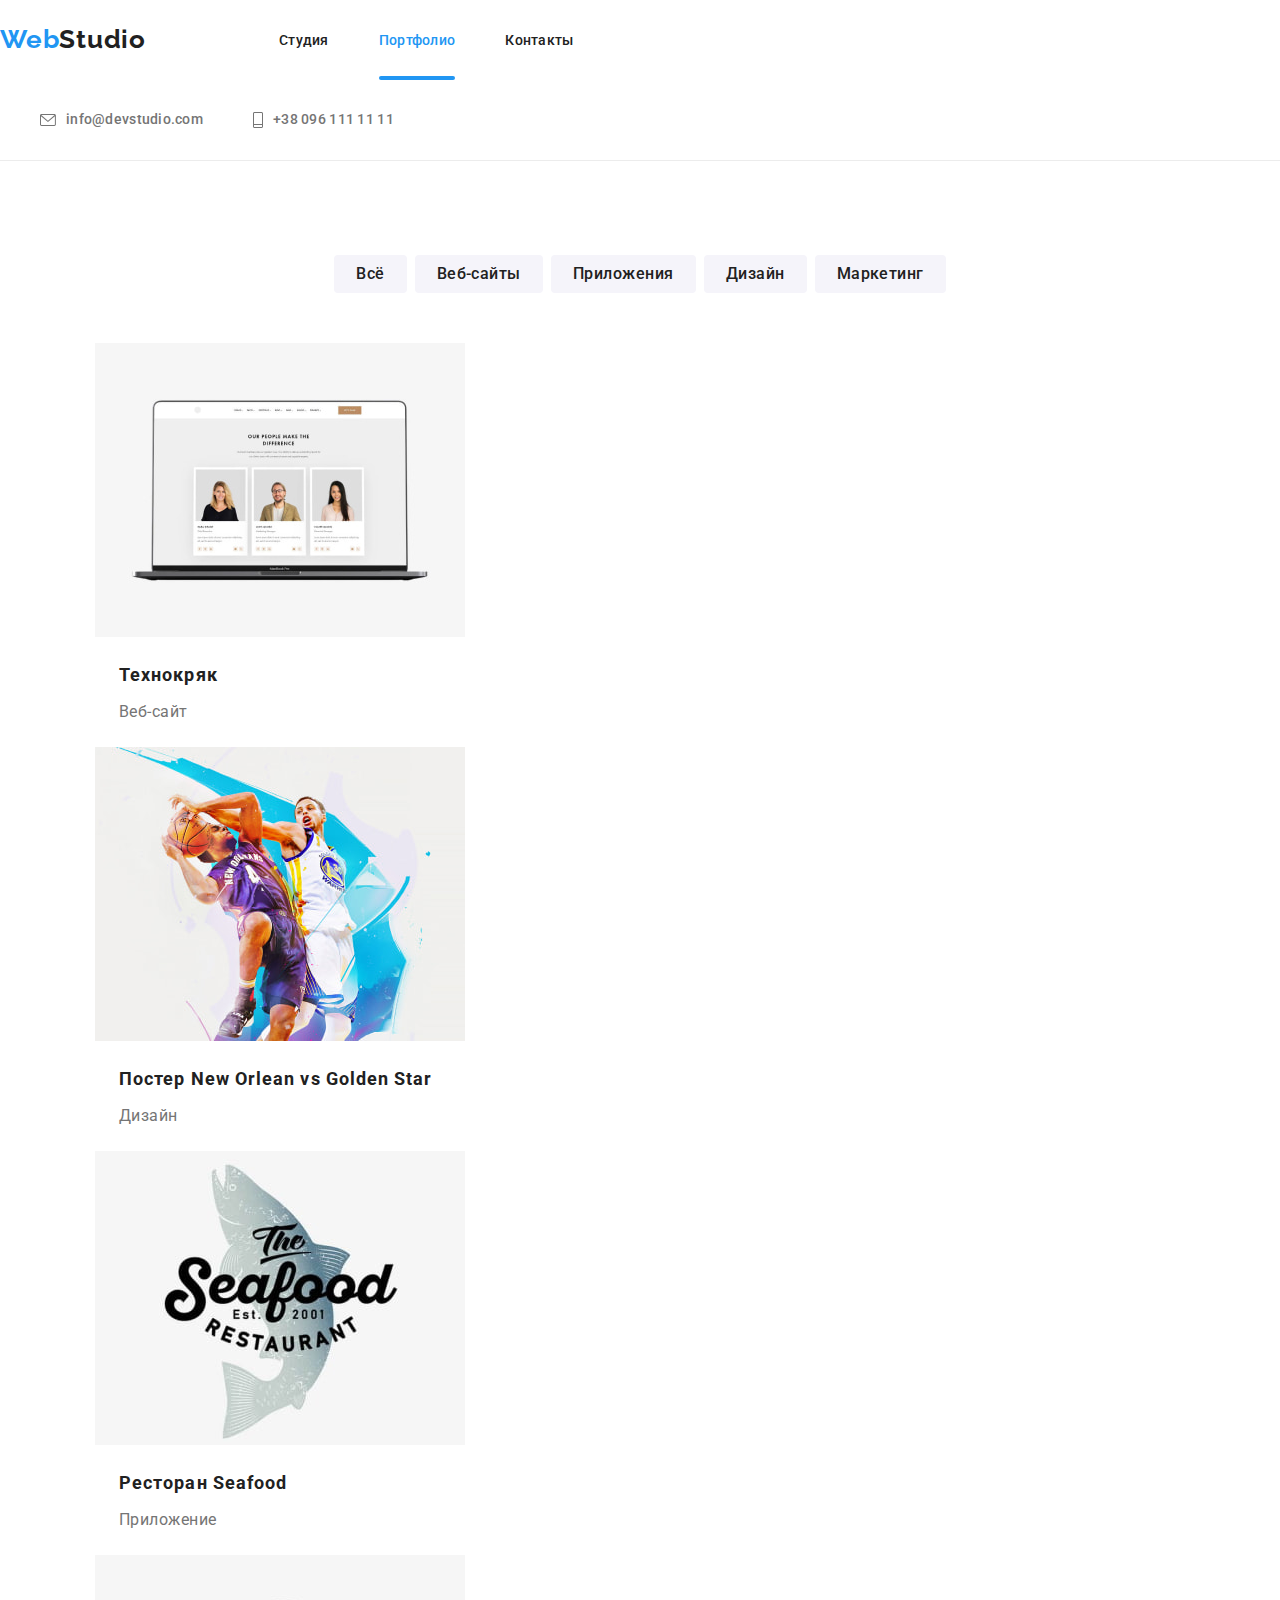
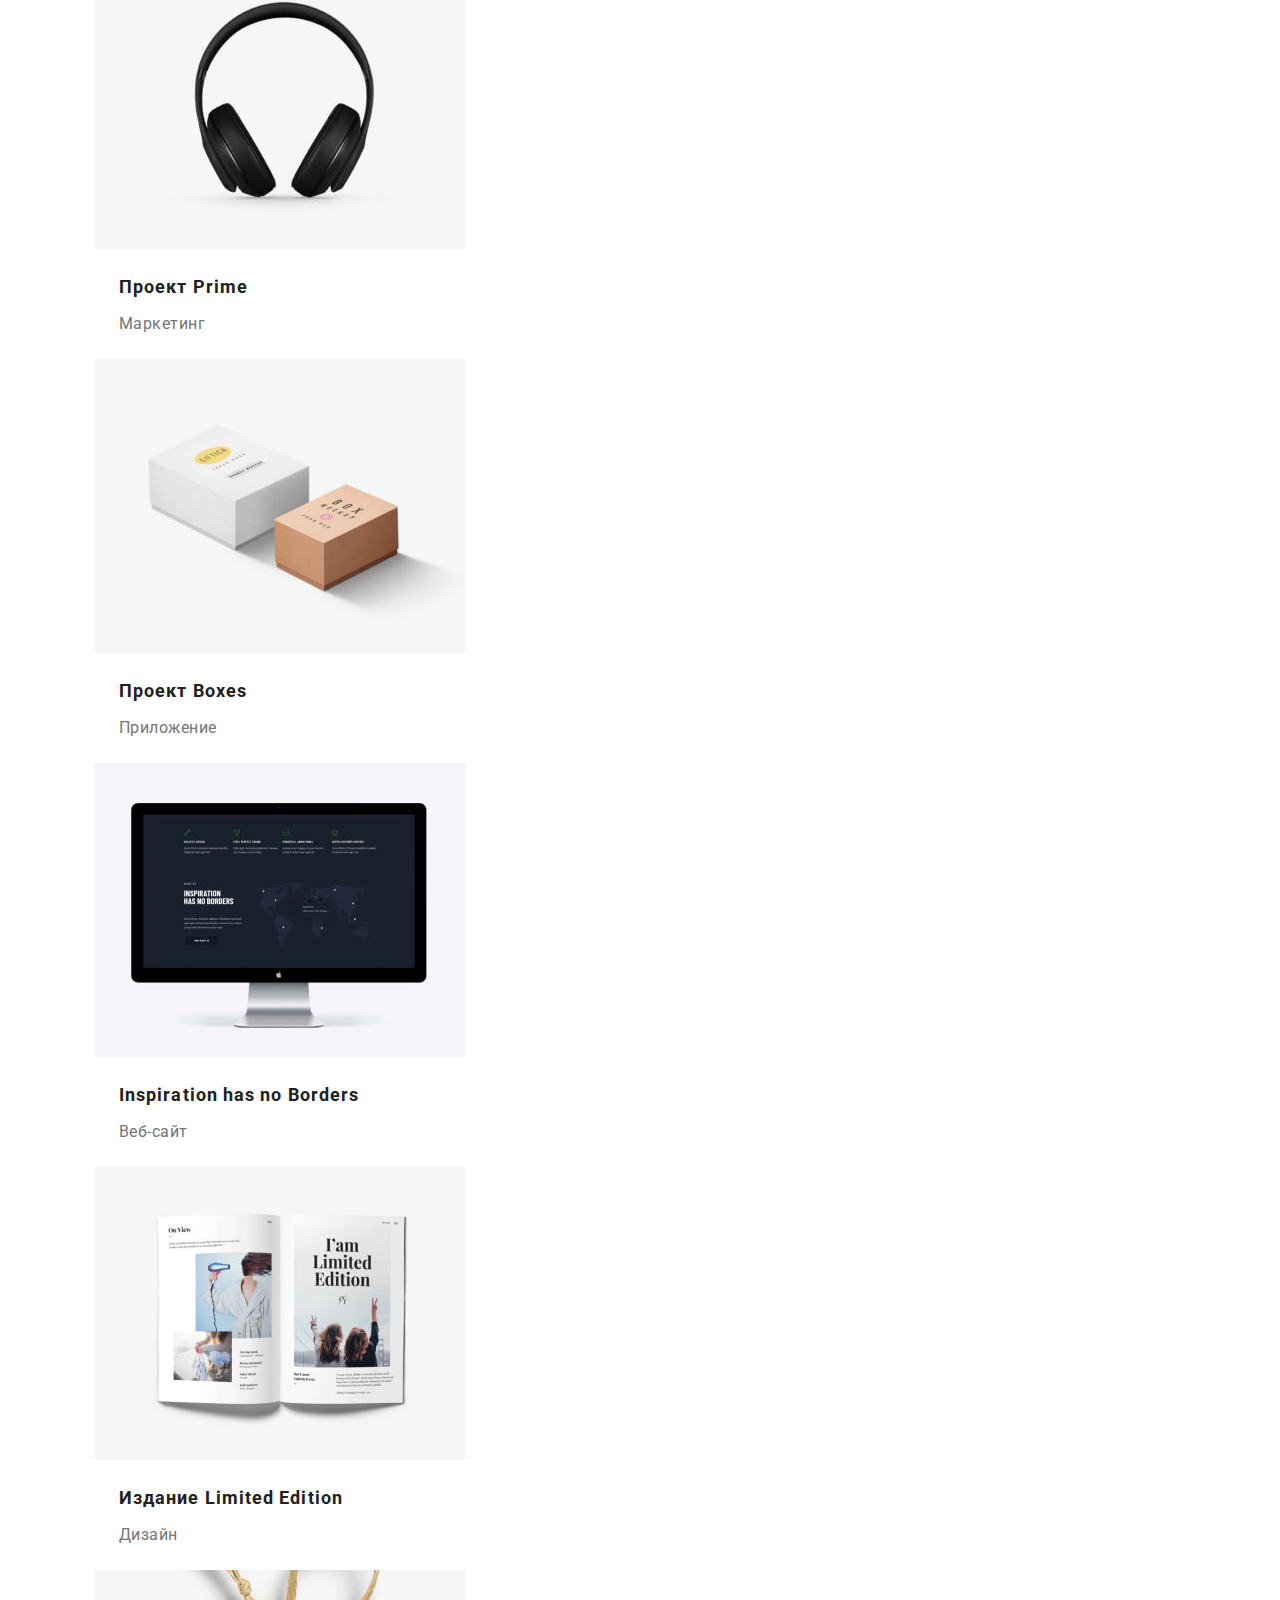
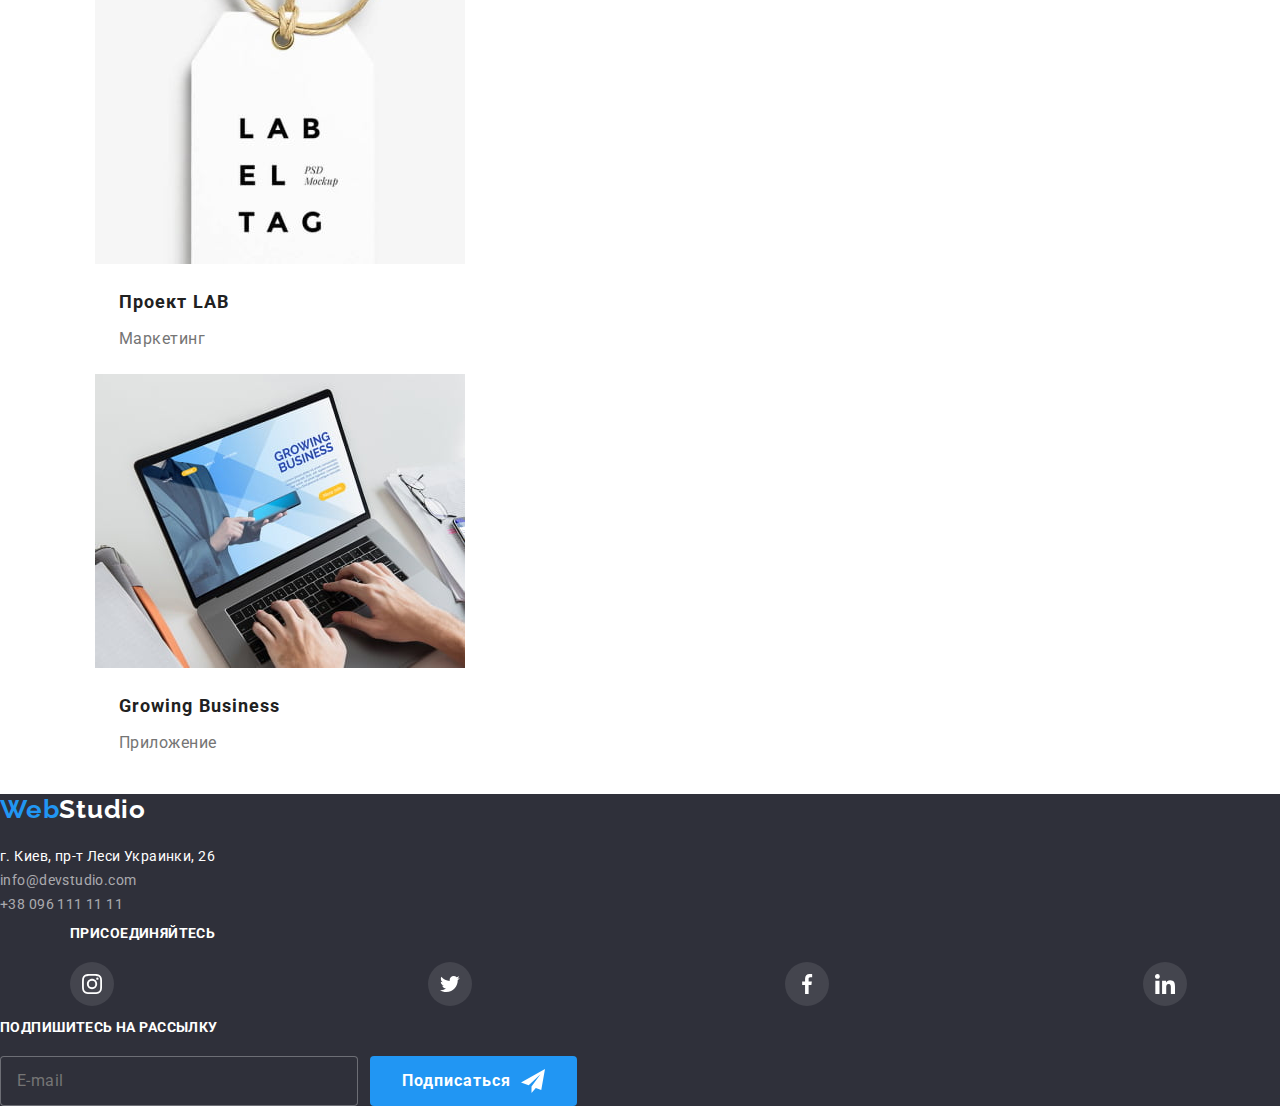
==== portfolio.html @ b41eb0c3 "Homework 7" ====
<!DOCTYPE html>
<html lang="ru">
<head>
    <meta charset="UTF-8">
    <meta http-equiv="X-UA-Compatible" content="IE=edge">
    <meta name="viewport" content="width=device-width, initial-scale=1.0">
    <title>Document</title>
    <!-- <link rel="stylesheet" href="./css/modern-normalize.css"> -->
    <!-- <link rel="stylesheet" href="./css/common.css"> -->
    <link rel="stylesheet" href="./css/main.min.css">
    <link rel="preconnect" href="https://fonts.gstatic.com">
    <link href="https://fonts.googleapis.com/css2?family=Raleway:wght@700&family=Roboto:wght@400;500;700;900&display=swap"
          rel="stylesheet">
</head>
<body>
    <!-- Шапка сайта -->
    <header class="header">
        <div class="container__header">
            <nav class="nav-links">
                <a href="./index.html" class="logo-title"><span class="logo-title-web">Web</span>Studio</a>
              <ul class="nav-menu">
                <li><a href="./index.html" class="link">Студия</a></li>
                <li><a href="" class="current-link">Портфолио</a></li>
                <li><a href="" class="link">Контакты</a></li>
              </ul>
            </nav>
         <ul class="contact-items">
            <li class="contact-items-button"><a href="mailto:info@devstudio.com" class="mail">
                    <svg class="button-icon" width="16" height="12">
                        <use href="./images/sprite.svg#envelope"></use>
                    </svg>info@devstudio.com</a>
            </li>
            <li><a href="tel:+380961111111" class="tel">
                    <svg class="button-icon" width="10" height="16">
                        <use href="./images/sprite.svg#phone"></use>
                    </svg>+38 096 111 11 11</a>
                </li>
         </ul>
        </div>
    </header>
    <main>
        <section class="portfolio">
          <div class="container">
            <ul class="nav-buttons">
              <li><button type="button" class="button">Всё</button></li>
              <li><button type="button" class="button">Веб-сайты</button></li>
              <li><button type="button" class="button">Приложения</button></li>
              <li><button type="button" class="button">Дизайн</button></li>
              <li><button type="button" class="button">Маркетинг</button></li>
            </ul>
          </div>
        <div class="container">
          <ul class="container__project-list">
            <li class="project-item">
                <article class="card">
                    <div class="card-thumb">
                        <img src="./images/img-port-technokriak.jpg" alt="Фотография веб-сайта Технокряк" width="370">
                      <div class="thumb-overlay">
                        <p class="overlay-text">Технокряк это современная площадка распространения коронавируса. Компании используют эту платформу для цифрового шпионажа и атак на защищённые серверы конкурентов.</p>
                      </div>
                    </div>
                <div class="card-content">
                        <h3 class="project-title">Технокряк</h3>
                        <p class="project-type">Веб-сайт</p>
                    </div> 
                </article>
            </li>
            <li class="project-item">
                <article class="card">
                    <div class="card-thumb">
                        <img src="./images/img-port-new-orlean.jpg" alt="Фотография дизайна постера" width="370">
                    <div class="thumb-overlay">
                        <p class="overlay-text">Технокряк это современная площадка распространения коронавируса. Компании используют эту
                            платформу для цифрового шпионажа и атак на защищённые серверы конкурентов.</p>
                    </div>
                    </div>
                    <div class="card-content">
                        <h3 class="project-title">Постер New Orlean vs Golden Star</h3>
                        <p class="project-type">Дизайн</p>
                    </div>
                </article>
            </li>
            <li class="project-item">
                <article class="card">
                    <div class="card-thumb">
                        <img src="./images/img-port-seafood.jpg" alt="Фотография приложения ресторана" width="370">
                    <div class="thumb-overlay">
                        <p class="overlay-text">Технокряк это современная площадка распространения коронавируса. Компании используют эту
                            платформу для цифрового шпионажа и атак на защищённые серверы конкурентов.</p>
                    </div>
                    </div>
                    <div class="card-content">
                        <h3 class="project-title">Ресторан Seafood</h3>
                        <p class="project-type">Приложение</p>
                    </div>
                </article>
            </li>
            <li class="project-item">
                <article class="card">
                    <div class="card-thumb">
                        <img src="./images/img-port-prime.jpg" alt="Фотография маркетинг-проекта" width="370">
                    <div class="thumb-overlay">
                        <p class="overlay-text">Технокряк это современная площадка распространения коронавируса. Компании используют эту
                            платформу для цифрового шпионажа и атак на защищённые серверы конкурентов.</p>
                    </div></div>
                    <div class="card-content">
                        <h3 class="project-title">Проект Prime</h3>
                        <p class="project-type">Маркетинг</p>
                    </div>
                </article>
            </li>
            <li class="project-item">
                <article class="card">
                    <div class="card-thumb">
                        <img src="./images/img-port-boxes.jpg" alt="Фотография приложения проекта" width="370">
                        <div class="thumb-overlay">
                            <p class="overlay-text">Технокряк это современная площадка распространения коронавируса. Компании используют эту
                                платформу для цифрового шпионажа и атак на защищённые серверы конкурентов.</p>
                        </div>
                    </div>
                     <div class="card-content">
                        <h3 class="project-title">Проект Boxes</h3>
                        <p class="project-type">Приложение</p>
                    </div>
                </article>
            </li>
            <li class="project-item">
                <article class="card">
                    <div class="card-thumb">
                        <img src="./images/img-port-inspiration.jpg" alt="Фотография веб-сайта" width="370">
                        <div class="thumb-overlay">
                            <p class="overlay-text">Технокряк это современная площадка распространения коронавируса. Компании используют эту
                                платформу для цифрового шпионажа и атак на защищённые серверы конкурентов.</p>
                        </div>
                    </div>
                    <div class="card-content">
                        <h3 class="project-title">Inspiration has no Borders</h3>
                        <p class="project-type">Веб-сайт</p>
                    </div>
                </article>
            </li>
            <li class="project-item">
                <article class="card">
                    <div class="card-thumb">
                        <img src="./images/img-port-edition.jpg" alt="Фотография дизайна издания" width="370">
                        <div class="thumb-overlay">
                            <p class="overlay-text">Технокряк это современная площадка распространения коронавируса. Компании используют эту
                                платформу для цифрового шпионажа и атак на защищённые серверы конкурентов.</p>
                        </div>
                    </div>
                    <div class="card-content">
                        <h3 class="project-title">Издание Limited Edition</h3>
                        <p class="project-type">Дизайн</p>
                    </div>
                </article>
            </li>
            <li class="project-item">
                <article class="card">
                    <div class="card-thumb">
                        <img src="./images/img-port-lab.jpg" alt="Фотография маркетинг-проекта" width="370">
                        <div class="thumb-overlay">
                            <p class="overlay-text">Технокряк это современная площадка распространения коронавируса. Компании используют эту
                                платформу для цифрового шпионажа и атак на защищённые серверы конкурентов.</p>
                        </div>
                    </div>
                    <div class="card-content">
                        <h3 class="project-title">Проект LAB</h3>
                        <p class="project-type">Маркетинг</p>
                    </div>
                </article>
            </li>
            <li class="project-item">
                <article class="card">
                    <div class="card-thumb">
                        <img src="./images/img-port-business.jpg" alt="Фотография приложения" width="370">
                        <div class="thumb-overlay">
                            <p class="overlay-text">Технокряк это современная площадка распространения коронавируса. Компании используют эту
                                платформу для цифрового шпионажа и атак на защищённые серверы конкурентов.</p>
                        </div>
                    </div>
                    <div class="card-content">
                        <h3 class="project-title">Growing Business</h3>
                        <p class="project-type">Приложение</p>
                    </div>
                </article>
            </li>
          </ul>
         </div>
        </section>    
    </main>
    <footer class="footer">
        <div class="container__footer">
            <div class="contact-section">
                <a href="./index.html" class="logo-title"><span class="logo-title-web">Web</span>Studio</a>
                <address>
                    <a href="" class="address">г. Киев, пр-т Леси Украинки, 26</a>
                    <ul class="contact-list">
                        <li><a href="mailto:info@devstudio.com" class="mail">info@devstudio.com</a>
                        </li>
                        <li><a href="tel:+380961111111" class="tel">+38 096 111 11 11</a>
                        </li>
                    </ul>
                </address>
            </div>
            <div class="menu-social-links">
                <h3 class="join-us">Присоединяйтесь</h3>
                <ul class="social-links">
                    <li>
                        <a href="">
                            <div class="social-links-icon-footer">
                                <svg class="instagram-icon" width="20" height="20">
                                    <use href="./images/sprite.svg#instagram"></use>
                                </svg>
                            </div>
                        </a>
                    </li>
                    <li>
                        <a href="">
                            <div class="social-links-icon-footer">
                                <svg class="twitter-icon" width="20" height="20">
                                    <use href="./images/sprite.svg#twitter"></use>
                                </svg>
                            </div>
                        </a>
                    </li>
                    <li>
                        <a href="">
                            <div class="social-links-icon-footer">
                                <svg class="facebook-icon" width="20" height="20">
                                    <use href="./images/sprite.svg#facebook"></use>
                                </svg>
                            </div>
                        </a>
                    </li>
                    <li>
                        <a href="">
                            <div class="social-links-icon-footer">
                                <svg class="linkedin-icon" width="20" height="20">
                                    <use href="./images/sprite.svg#linkedin"></use>
                                </svg>
                            </div>
                        </a>
                    </li>
                </ul>
            </div>
            <form class="sign-up-form">
                <h3 class="sign-up">Подпишитесь на рассылку</h3>
                <div class="sign-up-wrapper">
                    <input class="input" name="mail" type="email" placeholder="E-mail" />
                    <button type="submit" class="button">Подписаться
                        <svg width="24" height="24" class="icon-send">
                            <use href="./images/sprite.svg#icon-send"></use>
                        </svg></button>
                </div>
            </form>
        </div>
    </footer>
    </body>
</html>
---- css/main.min.css ----
/*! modern-normalize v1.0.0 | MIT License | https://github.com/sindresorhus/modern-normalize */ul{list-style:none}a{text-decoration:none}code,kbd,samp,pre{font-family:'Open Sans', sans-serif;font-size:1em}*,*::before,*::after{-webkit-box-sizing:border-box;box-sizing:border-box}:root{-moz-tab-size:4;-o-tab-size:4;tab-size:4}html{line-height:1.15;-webkit-text-size-adjust:100%}body{margin:0;padding:0}body{font-family:system-ui,-apple-system,"Segoe UI",Roboto,Helvetica,Arial,sans-serif,"Apple Color Emoji","Segoe UI Emoji"}hr{height:0;color:inherit}abbr[title]{-webkit-text-decoration:underline dotted;text-decoration:underline dotted}b,strong{font-weight:bolder}small{font-size:80%}sub,sup{font-size:75%;line-height:0;position:relative;vertical-align:baseline}sub{bottom:-0.25em}sup{top:-0.5em}table{text-indent:0;border-color:inherit}button,input,optgroup,select,textarea{font-family:inherit;font-size:100%;line-height:1.15;margin:0}address{font-style:normal}button,select{text-transform:none}button,[type='button'],[type='reset'],[type='submit']{-webkit-appearance:button}::-moz-focus-inner{border-style:none;padding:0}:-moz-focusring{outline:1px dotted ButtonText}:-moz-ui-invalid{box-shadow:none}legend{padding:0}progress{vertical-align:baseline}::-webkit-inner-spin-button,::-webkit-outer-spin-button{height:auto}[type='search']{-webkit-appearance:textfield;outline-offset:-2px}::-webkit-search-decoration{-webkit-appearance:none}::-webkit-file-upload-button{-webkit-appearance:button;font:inherit}summary{display:list-item}body{font-family:'Roboto', sans-serif}.header{background-color:#fff}.header .logo-title{font-family:'Raleway', sans-serif;font-weight:700;font-size:26px;line-height:1.2;letter-spacing:0.03em;text-align:left;color:#212121}.logo-title-web{color:#2196f3}.nav-menu a{font-weight:500;font-size:14px;line-height:1.15;letter-spacing:0.02em;color:#212121;-webkit-transition:color 250ms cubic-bezier(0.4, 0, 0.2, 1);transition:color 250ms cubic-bezier(0.4, 0, 0.2, 1)}.nav-menu .link:hover,.nav-menu .link:focus,.nav-menu .link:active{color:#2196f3}.nav-menu .current-link{position:relative;color:#2196f3;display:block}.nav-menu .current-link::after{content:'';position:absolute;display:inline-block;left:0;bottom:0;width:100%;height:4px;background-color:#2196f3;border-radius:2px}.header .mail{font-weight:500;font-size:14px;line-height:1.14;letter-spacing:0.02em;display:-webkit-box;display:-ms-flexbox;display:flex;-webkit-box-align:center;-ms-flex-align:center;align-items:center;color:#757575;-webkit-transition:color 250ms cubic-bezier(0.4, 0, 0.2, 1);transition:color 250ms cubic-bezier(0.4, 0, 0.2, 1)}.header .tel{font-weight:500;font-size:14px;line-height:1.14;letter-spacing:0.02em;display:-webkit-box;display:-ms-flexbox;display:flex;-webkit-box-align:center;-ms-flex-align:center;align-items:center;color:#757575;-webkit-transition:color 250ms cubic-bezier(0.4, 0, 0.2, 1);transition:color 250ms cubic-bezier(0.4, 0, 0.2, 1)}.container{margin-left:auto;margin-right:auto;width:1200px;padding-left:15px;padding-right:15px}.header .container,.nav-links,.nav-menu,.contact-items{display:-webkit-box;display:-ms-flexbox;display:flex}.header .container{-webkit-box-pack:justify;-ms-flex-pack:justify;justify-content:space-between;-webkit-box-align:center;-ms-flex-align:center;align-items:center}.nav-menu a,.contact-items{display:-webkit-box;display:-ms-flexbox;display:flex;padding-top:32px;padding-bottom:32px;-webkit-box-align:center;-ms-flex-align:center;align-items:center;margin-top:0px;margin-bottom:0px}.header .logo-title{margin-right:93px;margin-bottom:24px;margin-top:24px}.nav-menu,.contact-items{-webkit-box-align:center;-ms-flex-align:center;align-items:center;margin-top:0px;margin-bottom:0px}.nav-menu li:not(:first-child){margin-left:50px}.contact-items li:not(:first-child){margin-left:50px;color:#757575}.button-icon{margin-right:10px;fill:currentColor}.mail:hover,.mail:focus,.mail:active{color:#2196f3}.tel:hover,.tel:focus,.tel:active{color:#2196f3}.button-icon:hover,.button-icon:focus,.button-icon:active{color:#2196f3}img{display:block;max-width:100%;height:auto}.footer{background-color:#2f303a}.footer.container{margin-right:70px}.footer .logo-title{font-family:'Raleway', sans-serif;font-weight:700;font-size:26px;line-height:1.2;letter-spacing:0.03em;text-align:left;color:#fff}.footer .address{font-weight:400;font-size:14px;line-height:1.7;letter-spacing:0.03em;color:#fff}.footer .mail{font-weight:400;font-size:14px;line-height:1.7;letter-spacing:0.03em;color:rgba(255,255,255,0.6);-webkit-transition:color 250ms cubic-bezier(0.4, 0, 0.2, 1);transition:color 250ms cubic-bezier(0.4, 0, 0.2, 1)}.footer .tel{font-weight:400;font-size:14px;line-height:1.7;letter-spacing:0.03em;color:rgba(255,255,255,0.6);-webkit-transition:color 250ms cubic-bezier(0.4, 0, 0.2, 1);transition:color 250ms cubic-bezier(0.4, 0, 0.2, 1)}.join-us,.sign-up{font-weight:700;font-size:14px;line-height:1.14;letter-spacing:0.03em;text-align:left;text-transform:uppercase;margin-bottom:20px;color:#fff}.footer .container{display:-webkit-box;display:-ms-flexbox;display:flex;-webkit-box-align:baseline;-ms-flex-align:baseline;align-items:baseline;padding-top:60px;padding-bottom:60px}.footer .logo-title{display:block;margin-bottom:20px}.address,.contact-list{padding-left:0;margin:0 0 9px 0}.mail{margin:auto}.footer .menu-social-links{margin:0 93px 0 70px}.join-us{margin:0 0 20px 0}.social-links{display:-webkit-box;display:-ms-flexbox;display:flex;-webkit-box-pack:justify;-ms-flex-pack:justify;justify-content:space-between;padding-left:0px;margin:auto}.social-links li:not(:first-child){margin-left:10px}.social-links-icon-footer{background:rgba(255,255,255,0.1);color:#fff;width:44px;height:44px;border-radius:50%;-webkit-box-pack:center;-ms-flex-pack:center;justify-content:center;-webkit-box-align:center;-ms-flex-align:center;align-items:center;display:-webkit-box;display:-ms-flexbox;display:flex;-webkit-transition:background-color 250ms cubic-bezier(0.4, 0, 0.2, 1);transition:background-color 250ms cubic-bezier(0.4, 0, 0.2, 1)}.social-links-icon-footer svg{fill:currentColor}.social-links-icon-footer:hover,.social-links-icon-footer:focus,.social-links-icon-footer:active{color:#fff;background-color:#2196f3}.sign-up-wrapper{display:-webkit-box;display:-ms-flexbox;display:flex}.sign-up-form .input{position:relative;width:358px;height:50px;padding:0 0 0 16px;-webkit-box-sizing:border-box;box-sizing:border-box;border-radius:4px;border:1px solid;border-color:rgba(255,255,255,0.3);background-color:#2f303a}.sign-up-form .button{display:-webkit-box;display:-ms-flexbox;display:flex;-webkit-box-pack:center;-ms-flex-pack:center;justify-content:center;-webkit-box-align:center;-ms-flex-align:center;align-items:center}.icon-send{fill:currentColor;margin-left:10px}.sign-up-wrapper .input{font-weight:400;font-size:16px;line-height:1.25;letter-spacing:0.03em;color:rgba(255,255,255,0.6)}.backdrop{position:fixed;top:0;left:0;width:100%;height:100%;background-color:rgba(0,0,0,0.2);opacity:1;-webkit-transition:opacity 250ms cubic-bezier(0.4, 0, 0.2, 1);transition:opacity 250ms cubic-bezier(0.4, 0, 0.2, 1)}.backdrop.is-hidden{opacity:0;pointer-events:none;visibility:visible}.backdrop.is-hidden .modal{-webkit-transform:translate(-50%, -50%) scale(1.1);transform:translate(-50%, -50%) scale(1.1)}.modal{position:absolute;top:50%;left:50%;-webkit-transform:translate(-50%, -50%);transform:translate(-50%, -50%);min-width:528px;min-height:521px;background-color:#fff;-webkit-transform:translate(-50%, -50%) scale(1);transform:translate(-50%, -50%) scale(1);-webkit-transition:-webkit-transform 250ms cubic-bezier(0.4, 0, 0.2, 1);transition:-webkit-transform 250ms cubic-bezier(0.4, 0, 0.2, 1);transition:transform 250ms cubic-bezier(0.4, 0, 0.2, 1);transition:transform 250ms cubic-bezier(0.4, 0, 0.2, 1), -webkit-transform 250ms cubic-bezier(0.4, 0, 0.2, 1)}.backdrop-close{display:-webkit-box;display:-ms-flexbox;display:flex;position:absolute;top:8px;right:8px;-webkit-box-pack:center;-ms-flex-pack:center;justify-content:center;-webkit-box-align:center;-ms-flex-align:center;align-items:center;width:30px;height:30px;border:1px solid rgba(0,0,0,0.1);border-radius:50%;color:black;background-color:#fff;-webkit-transition:color 250ms cubic-bezier(0.4, 0, 0.2, 1);transition:color 250ms cubic-bezier(0.4, 0, 0.2, 1);outline:none}.close-icon svg{fill:currentColor}.backdrop-close:hover .close-icon,.backdrop-close:focus .close-icon{fill:#2196f3}.order-form{padding:40px}.order-form-name{font-weight:700;font-size:20px;line-height:1.15;letter-spacing:0.01em;text-align:center;margin-top:0px;margin-bottom:12px;color:#212121}.order-form .label{display:-webkit-box;display:-ms-flexbox;display:flex;font-weight:400;font-size:12px;line-height:1.17;letter-spacing:0.03em;text-align:left;margin-bottom:4px;color:#757575}.input-wrapper{display:-webkit-box;display:-ms-flexbox;display:flex;-webkit-box-orient:vertical;-webkit-box-direction:normal;-ms-flex-direction:column;flex-direction:column;margin-bottom:10px}.order-form .input{position:relative;width:448px;height:40px;outline:none;border:1px solid rgba(33,33,33,0.2);-webkit-box-sizing:border-box;box-sizing:border-box;border-radius:4px;padding-left:42px;-webkit-transition:border-color 250ms cubic-bezier(0.4, 0, 0.2, 1);transition:border-color 250ms cubic-bezier(0.4, 0, 0.2, 1)}.modal-icon{position:absolute;-webkit-transform:translateX(50%) translateY(60%);transform:translateX(50%) translateY(60%);-webkit-box-pack:left;-ms-flex-pack:left;justify-content:left;-webkit-box-align:center;-ms-flex-align:center;align-items:center;fill:currentColor;-webkit-transition:color 250ms cubic-bezier(0.4, 0, 0.2, 1);transition:color 250ms cubic-bezier(0.4, 0, 0.2, 1)}.input-wrapper:focus-within>.modal-icon{color:#2196f3}.input-wrapper:focus-within>.input{border-color:#2196f3}.comment{font-weight:400;font-size:12px;line-height:1.17;letter-spacing:0.01em;display:-webkit-box;display:-ms-flexbox;display:flex;-webkit-box-orient:vertical;-webkit-box-direction:normal;-ms-flex-direction:column;flex-direction:column;resize:none;width:448px;height:120px;margin-bottom:20px;padding:12px 16px 12px 16px;outline:none;border:1px solid rgba(33,33,33,0.2);-webkit-box-sizing:border-box;box-sizing:border-box;border-radius:4px;color:rgba(117,117,117,0.5)}.comment:focus-within{border-color:#2196f3}.checkbox-field{display:-webkit-box;display:-ms-flexbox;display:flex;-webkit-box-align:center;-ms-flex-align:center;align-items:center}.checkbox{position:absolute;width:1px;height:1px;margin:-1px;border:0;padding:0;clip:rect(0 0 0 0);overflow:hidden}.checkbox-icon{display:inline-block;width:16px;height:15px;margin-right:10px;border:2px solid #2a2a2a;border-radius:4px;fill:currentColor;-webkit-transition:-webkit-transform 250ms cubic-bezier(0.4, 0, 0.2, 1);transition:-webkit-transform 250ms cubic-bezier(0.4, 0, 0.2, 1);transition:transform 250ms cubic-bezier(0.4, 0, 0.2, 1);transition:transform 250ms cubic-bezier(0.4, 0, 0.2, 1), -webkit-transform 250ms cubic-bezier(0.4, 0, 0.2, 1)}.checkbox:checked+.checkbox-icon{border-color:transparent;background-color:#2196f3;background-image:url("../images/icon-check.svg");background-size:contain;background-origin:border-box}.checkbox-text{font-weight:400;font-size:14px;line-height:1.71;letter-spacing:0.03em;color:#757575}.checkbox-link{font-weight:400;font-size:14px;line-height:1.71;letter-spacing:0.03em;text-decoration:underline;color:#2196f3}.order-form .button,.sign-up-form .button{background-color:#2196f3;font-weight:700;font-size:16px;line-height:1.87;display:-webkit-box;display:-ms-flexbox;display:flex;-webkit-box-align:center;-ms-flex-align:center;align-items:center;text-align:center;letter-spacing:0.06em;color:#fff;min-height:50px;min-width:200px;-webkit-box-pack:center;-ms-flex-pack:center;justify-content:center;align-items:center;margin-left:auto;margin-right:auto;padding:10px 32px;border-width:0px;border-radius:4px;-webkit-transition:background-color 250ms cubic-bezier(0.4, 0, 0.2, 1),color 250ms cubic-bezier(0.4, 0, 0.2, 1);transition:background-color 250ms cubic-bezier(0.4, 0, 0.2, 1),color 250ms cubic-bezier(0.4, 0, 0.2, 1)}.sign-up-form .button{margin-left:12px}.sign-up-form .button:hover,.sign-up-form .button:focus,.sign-up-form .button:active{background-color:#fff;color:#212121}.order-form .button{margin-top:30px}.order-form .button:hover,.order-form .button:focus,.order-form .button:active{background-color:#188ce8}.overlay{padding-top:200px;max-width:1600px;height:600px;margin-left:auto;margin-right:auto;background-image:-webkit-gradient(linear, left top, right top, from(rgba(47,48,58,0.4)), to(rgba(47,48,58,0.4))),url("../images/bgnd-img.jpg");background-image:linear-gradient(to right, rgba(47,48,58,0.4), rgba(47,48,58,0.4)),url("../images/bgnd-img.jpg");background-repeat:no-repeat;background-position:center;background-size:cover;background-color:#2f303a}.title{font-weight:900;font-size:44px;line-height:1.36;text-align:center;letter-spacing:0.06em;text-transform:uppercase;color:#fff}.section-hero .button{background-color:#2196f3;font-weight:700;font-size:16px;line-height:1.87;display:-webkit-box;display:-ms-flexbox;display:flex;-webkit-box-align:center;-ms-flex-align:center;align-items:center;text-align:center;letter-spacing:0.06em;color:#fff;min-height:50px;min-width:200px;-webkit-box-pack:center;-ms-flex-pack:center;justify-content:center;padding:10px 32px;border-radius:4px;-webkit-transition:background-color 250ms cubic-bezier(0.4, 0, 0.2, 1),color 250ms cubic-bezier(0.4, 0, 0.2, 1);transition:background-color 250ms cubic-bezier(0.4, 0, 0.2, 1),color 250ms cubic-bezier(0.4, 0, 0.2, 1)}.section-hero .button:focus,.section-hero .button:hover,.section-hero .button:active{background-color:#fff;color:#212121}.section-hero{display:block;-ms-flex-item-align:center;-ms-grid-row-align:center;align-self:center;min-height:600px}.section-hero .title,.section-hero .button{margin-right:auto;margin-left:auto}.section-hero .title{padding-bottom:30px}.advantages{padding-top:94px}.advantages .container{display:-webkit-box;display:-ms-flexbox;display:flex;margin:auto;-webkit-box-pack:center;-ms-flex-pack:center;justify-content:center}.advantages .container li:not(:first-child){margin-left:30px}.advantages .container li{width:270px;-webkit-box-pack:center;-ms-flex-pack:center;justify-content:center;-webkit-box-align:center;-ms-flex-align:center;align-items:center;-ms-flex-line-pack:center;align-content:center}.advantage-title{font-weight:700;font-size:14px;line-height:1.14;letter-spacing:0.03em;text-transform:uppercase;color:#212121}.advantage-description{font-weight:400;font-size:14px;line-height:1.7;letter-spacing:0.03em;color:#757575}.advantage-icon{display:-webkit-box;display:-ms-flexbox;display:flex;background-color:#f5f4fa;width:270px;height:120px;-webkit-box-pack:center;-ms-flex-pack:center;justify-content:center;-webkit-box-align:center;-ms-flex-align:center;align-items:center;margin-bottom:30px}.services,.section-team,.clients{padding-top:94px;padding-bottom:94px}.subtitle{font-weight:700;font-size:36px;line-height:1.67;text-align:center;letter-spacing:0.03em;text-align:center;color:#212121;margin:0 0 50px 0}.services .service-items{display:-webkit-box;display:-ms-flexbox;display:flex;margin:auto;padding-left:0px;-webkit-box-pack:center;-ms-flex-pack:center;justify-content:center;-webkit-box-align:center;-ms-flex-align:center;align-items:center;-ms-flex-line-pack:center;align-content:center}.services .service-items :not(:first-child){margin-left:30px}.service-title{font-weight:700;font-size:14px;line-height:1.14;text-align:center;letter-spacing:0.03em;text-transform:uppercase;display:-webkit-box;display:-ms-flexbox;display:flex;margin:0px;padding-top:27px;padding-bottom:27px;color:#fff}.service-image{position:relative}.overlay-service-title{position:absolute;left:-30px;bottom:0;width:100%;height:70px;display:-webkit-box;display:-ms-flexbox;display:flex;text-align:center;-webkit-box-pack:center;-ms-flex-pack:center;justify-content:center;-webkit-box-align:center;-ms-flex-align:center;align-items:center;background:rgba(47,48,58,0.8)}.section-team{background-color:#f5f4fa}.employee-name{font-weight:500;font-size:16px;line-height:1, 19;text-align:center;letter-spacing:0.03em;color:#212121}.employee-role{font-weight:400;font-size:16px;line-height:1.19;text-align:center;letter-spacing:0.03em;color:#757575}.team-cards{display:-webkit-box;display:-ms-flexbox;display:flex;margin:auto;padding-left:0px}.team-cards li:not(:first-child){margin-left:30px}.employee-name,.employee-role{margin:auto}.employee-card img{margin-right:0px}.employee-card-thumb{padding:30px 32px 30px 32px}.employee-role{margin-top:10px}.employee-card .social-links{margin-top:16px;-webkit-box-pack:center;-ms-flex-pack:center;justify-content:center;text-align:center}.employee-card{background-color:#fff;-webkit-box-shadow:0px 1px 3px rgba(0,0,0,0.12),0px 1px 1px rgba(0,0,0,0.14),0px 2px 1px rgba(0,0,0,0.2);box-shadow:0px 1px 3px rgba(0,0,0,0.12),0px 1px 1px rgba(0,0,0,0.14),0px 2px 1px rgba(0,0,0,0.2);border-radius:0px 0px 4px 4px}.social-links li:not(:first-child){margin-left:10px}.social-links-icon{background:rgba(255,255,255,0.1);color:#afb1b8;width:44px;height:44px;border-radius:50%;-webkit-box-pack:center;-ms-flex-pack:center;justify-content:center;-webkit-box-align:center;-ms-flex-align:center;align-items:center;display:-webkit-box;display:-ms-flexbox;display:flex;-webkit-transition:background-color 250ms cubic-bezier(0.4, 0, 0.2, 1),color 250ms cubic-bezier(0.4, 0, 0.2, 1);transition:background-color 250ms cubic-bezier(0.4, 0, 0.2, 1),color 250ms cubic-bezier(0.4, 0, 0.2, 1)}.social-links-icon svg{fill:currentColor}.social-links-icon:hover,.social-links-icon:focus,.social-links-icon:active{color:#fff;background-color:#2196f3}.clients-logo{display:-webkit-box;display:-ms-flexbox;display:flex;padding-left:0px;margin-top:0px;margin-bottom:0px}.clients-logo li:not(:first-child){margin-left:30px}.client-link-icon{display:-webkit-box;display:-ms-flexbox;display:flex;color:#afb1b8;background-color:#fff;border:1px solid #afb1b8;border-radius:4px;width:170px;height:90px;-webkit-box-pack:center;-ms-flex-pack:center;justify-content:center;-webkit-box-align:center;-ms-flex-align:center;align-items:center;-webkit-transition:border-color 250ms cubic-bezier(0.4, 0, 0.2, 1),color 250ms cubic-bezier(0.4, 0, 0.2, 1);transition:border-color 250ms cubic-bezier(0.4, 0, 0.2, 1),color 250ms cubic-bezier(0.4, 0, 0.2, 1)}.client-link-icon svg{fill:currentColor}.client-link-icon:hover svg,.client-link-icon:focus svg,.client-link-icon:active svg{fill:#2196f3}.client-link-icon:hover,.client-link-icon:focus,.client-link-icon:active{border-color:#2196f3}.portfolio{border-top:1px solid #ececec;padding-top:94px}.nav-buttons{display:-webkit-box;display:-ms-flexbox;display:flex;-webkit-box-pack:center;-ms-flex-pack:center;justify-content:center;margin:0 0 50px 0;padding-left:0px}.nav-buttons :not(:first-child){margin-left:8px}.button{background-color:#f5f4fa;font-weight:500;font-size:16px;line-height:1.62;text-align:center;letter-spacing:0.03em;color:#212121;padding:6px 22px;border:none;border-radius:4px;-webkit-transition:background-color 250ms cubic-bezier(0.4, 0, 0.2, 1),color 250ms cubic-bezier(0.4, 0, 0.2, 1),-webkit-box-shadow 250ms cubic-bezier(0.4, 0, 0.2, 1);transition:background-color 250ms cubic-bezier(0.4, 0, 0.2, 1),color 250ms cubic-bezier(0.4, 0, 0.2, 1),-webkit-box-shadow 250ms cubic-bezier(0.4, 0, 0.2, 1);transition:background-color 250ms cubic-bezier(0.4, 0, 0.2, 1),color 250ms cubic-bezier(0.4, 0, 0.2, 1),box-shadow 250ms cubic-bezier(0.4, 0, 0.2, 1);transition:background-color 250ms cubic-bezier(0.4, 0, 0.2, 1),color 250ms cubic-bezier(0.4, 0, 0.2, 1),box-shadow 250ms cubic-bezier(0.4, 0, 0.2, 1),-webkit-box-shadow 250ms cubic-bezier(0.4, 0, 0.2, 1)}.button:hover,.button:focus,.button:active{background-color:#2196f3;color:#fff;-webkit-box-shadow:0px 3px 1px rgba(0,0,0,0.1),0px 1px 2px rgba(0,0,0,0.08),0px 2px 2px rgba(0,0,0,0.12);box-shadow:0px 3px 1px rgba(0,0,0,0.1),0px 1px 2px rgba(0,0,0,0.08),0px 2px 2px rgba(0,0,0,0.12);border:none}.project-list{background-color:#fff}.project-title{font-weight:700;font-size:18px;line-height:2;letter-spacing:0.06em;color:#212121}.project-type{font-weight:400;font-size:16px;line-height:1.87;letter-spacing:0.03em;color:#757575}.container .project-list{padding-bottom:94px}.project-list{display:-webkit-box;display:-ms-flexbox;display:flex;-ms-flex-wrap:wrap;flex-wrap:wrap;padding-left:0px;margin-left:-30px;margin-top:-30px;margin-bottom:0px}.project-list .project-item{-ms-flex-preferred-size:calc(100% / 3 - 30px);flex-basis:calc(100% / 3 - 30px);margin-left:30px;margin-top:30px}.card-content{padding:20px 24px}.project-title,.project-type{margin:auto}.project-type{margin-top:4px}.project-list .card{border:1px solid #eeeeee;-webkit-transition:-webkit-box-shadow 250ms cubic-bezier(0.4, 0, 0.2, 1);transition:-webkit-box-shadow 250ms cubic-bezier(0.4, 0, 0.2, 1);transition:box-shadow 250ms cubic-bezier(0.4, 0, 0.2, 1);transition:box-shadow 250ms cubic-bezier(0.4, 0, 0.2, 1), -webkit-box-shadow 250ms cubic-bezier(0.4, 0, 0.2, 1)}.card:hover{-webkit-box-shadow:0px 1px 1px rgba(0,0,0,0.12),0px 4px 4px rgba(0,0,0,0.06),1px 4px 6px rgba(0,0,0,0.16);box-shadow:0px 1px 1px rgba(0,0,0,0.12),0px 4px 4px rgba(0,0,0,0.06),1px 4px 6px rgba(0,0,0,0.16)}.card-thumb{position:relative;overflow:hidden}.overlay-text{font-size:18px;font-weight:400;line-height:1.55;letter-spacing:0.03em;text-align:left;padding:63px 24px 63px 24px;margin:0;color:#fff}.thumb-overlay{position:absolute;top:0;left:0;width:100%;height:100%;background:rgba(33,150,243,0.9);-webkit-transform:translateY(100%);transform:translateY(100%);opacity:0;-webkit-transition:opacity 250ms cubic-bezier(0.4, 0, 0.2, 1),-webkit-transform 250ms cubic-bezier(0.4, 0, 0.2, 1);transition:opacity 250ms cubic-bezier(0.4, 0, 0.2, 1),-webkit-transform 250ms cubic-bezier(0.4, 0, 0.2, 1);transition:transform 250ms cubic-bezier(0.4, 0, 0.2, 1),opacity 250ms cubic-bezier(0.4, 0, 0.2, 1);transition:transform 250ms cubic-bezier(0.4, 0, 0.2, 1),opacity 250ms cubic-bezier(0.4, 0, 0.2, 1),-webkit-transform 250ms cubic-bezier(0.4, 0, 0.2, 1)}.card:hover .thumb-overlay{-webkit-transform:translateY(0);transform:translateY(0);opacity:1}
/*# sourceMappingURL=main.min.css.map */
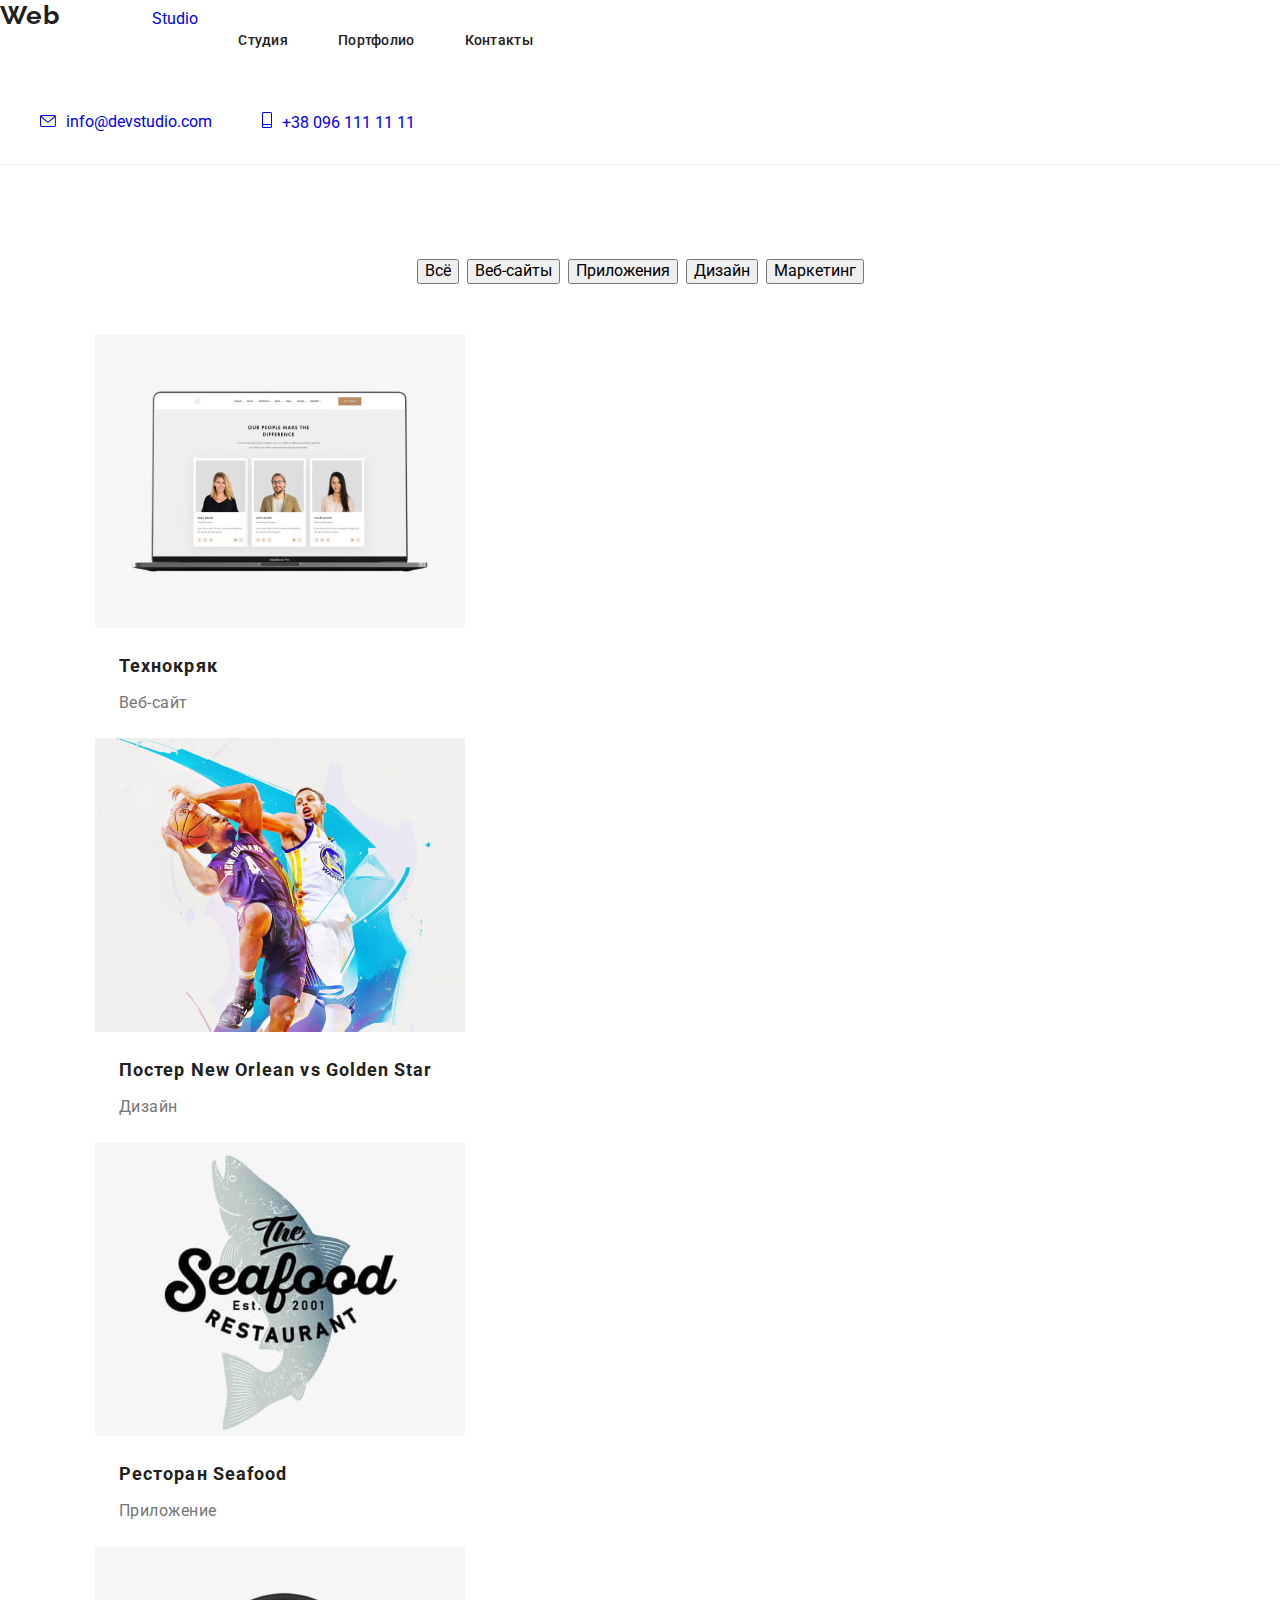
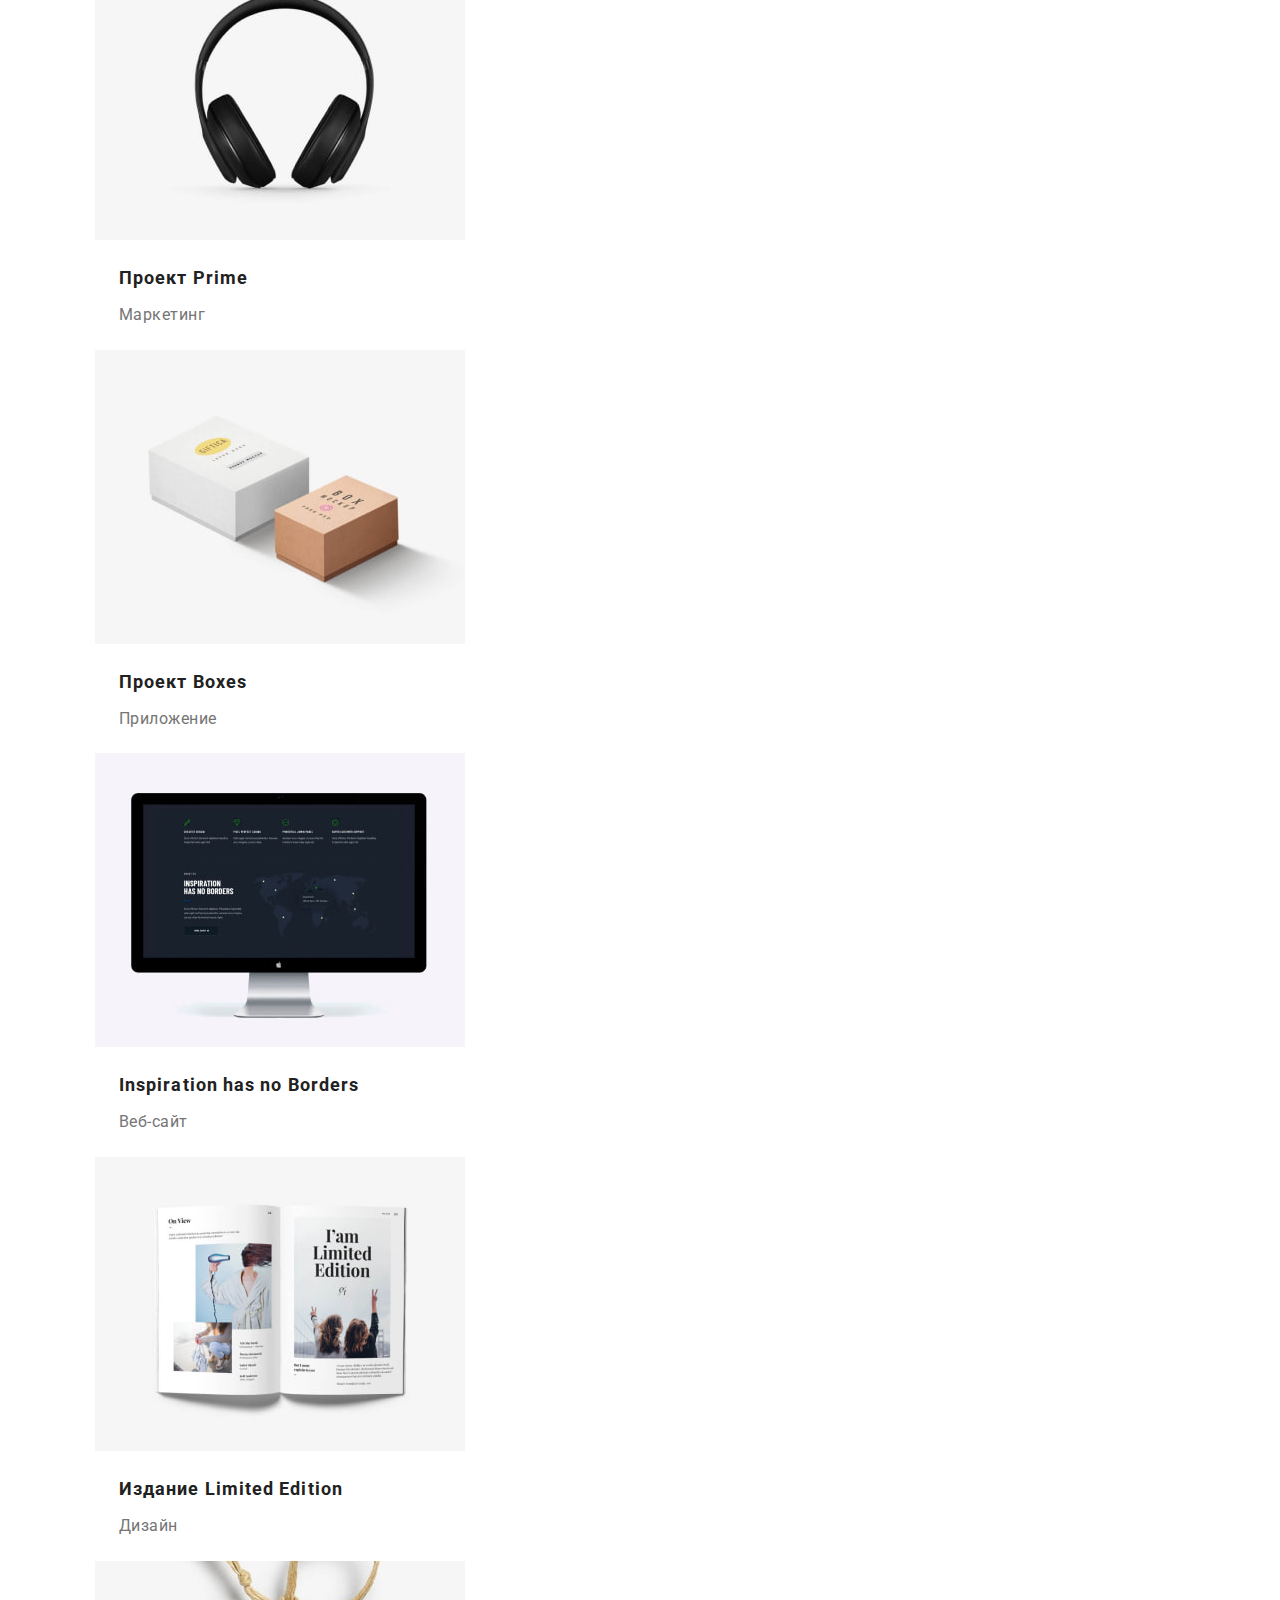
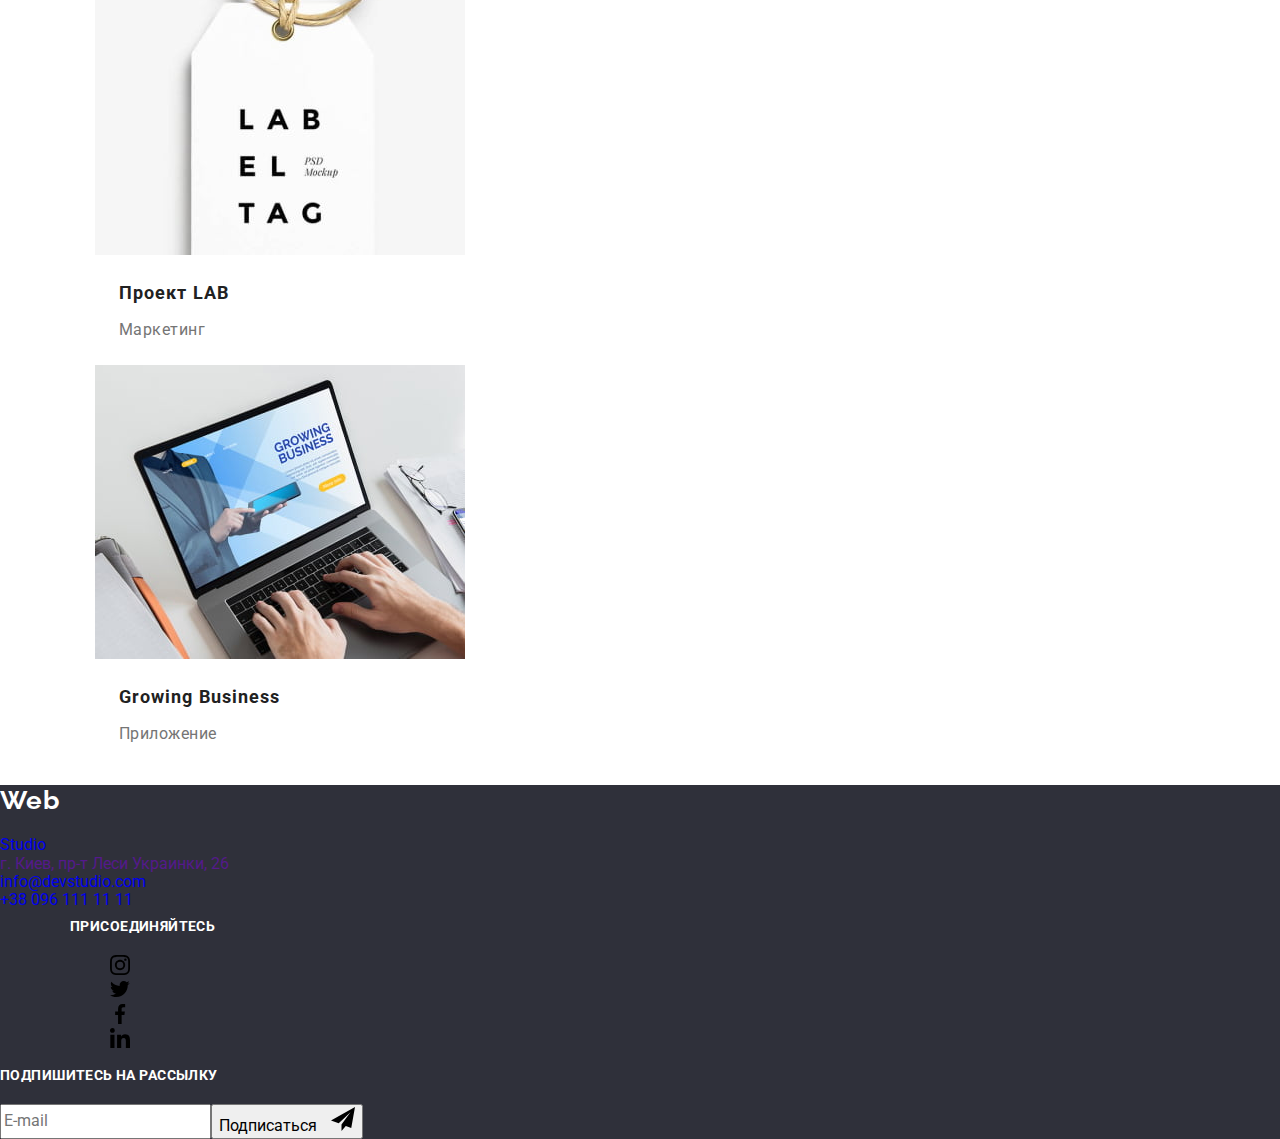
==== commit 7600a491: "Homework 6_fuckup" ====
--- a/portfolio.html
+++ b/portfolio.html
@@ -17,20 +17,20 @@
     <header class="header">
         <div class="container__header">
             <nav class="nav-links">
-                <a href="./index.html" class="logo-title"><span class="logo-title-web">Web</span>Studio</a>
+                <a href="./index.html" class="logo-title__header"><span class="logo-title logo-title--web">Web</span>Studio</a>
               <ul class="nav-menu">
-                <li><a href="./index.html" class="link">Студия</a></li>
-                <li><a href="" class="current-link">Портфолио</a></li>
-                <li><a href="" class="link">Контакты</a></li>
+                <li><a href="./index.html" class="nav-menu__link">Студия</a></li>
+                <li><a href="" class="nav-menu__current-link">Портфолио</a></li>
+                <li><a href="" class="nav-menu__link">Контакты</a></li>
               </ul>
             </nav>
          <ul class="contact-items">
-            <li class="contact-items-button"><a href="mailto:info@devstudio.com" class="mail">
+            <li class="contact-items-button"><a href="mailto:info@devstudio.com" class="header__mail">
                     <svg class="button-icon" width="16" height="12">
                         <use href="./images/sprite.svg#envelope"></use>
                     </svg>info@devstudio.com</a>
             </li>
-            <li><a href="tel:+380961111111" class="tel">
+            <li><a href="tel:+380961111111" class="header__tel">
                     <svg class="button-icon" width="10" height="16">
                         <use href="./images/sprite.svg#phone"></use>
                     </svg>+38 096 111 11 11</a>
@@ -42,11 +42,11 @@
         <section class="portfolio">
           <div class="container">
             <ul class="nav-buttons">
-              <li><button type="button" class="button">Всё</button></li>
-              <li><button type="button" class="button">Веб-сайты</button></li>
-              <li><button type="button" class="button">Приложения</button></li>
-              <li><button type="button" class="button">Дизайн</button></li>
-              <li><button type="button" class="button">Маркетинг</button></li>
+              <li><button type="button" class="portfolio__button">Всё</button></li>
+              <li><button type="button" class="portfolio__button">Веб-сайты</button></li>
+              <li><button type="button" class="portfolio__button">Приложения</button></li>
+              <li><button type="button" class="portfolio__button">Дизайн</button></li>
+              <li><button type="button" class="portfolio__button">Маркетинг</button></li>
             </ul>
           </div>
         <div class="container">
@@ -191,23 +191,23 @@
     <footer class="footer">
         <div class="container__footer">
             <div class="contact-section">
-                <a href="./index.html" class="logo-title"><span class="logo-title-web">Web</span>Studio</a>
+                <a href="./index.html" class="logo-title__footer"><span class="logo-title logo-title--web">Web</span>Studio</a>
                 <address>
-                    <a href="" class="address">г. Киев, пр-т Леси Украинки, 26</a>
+                    <a href="" class="footer__address">г. Киев, пр-т Леси Украинки, 26</a>
                     <ul class="contact-list">
-                        <li><a href="mailto:info@devstudio.com" class="mail">info@devstudio.com</a>
+                        <li><a href="mailto:info@devstudio.com" class="footer__mail">info@devstudio.com</a>
                         </li>
-                        <li><a href="tel:+380961111111" class="tel">+38 096 111 11 11</a>
+                        <li><a href="tel:+380961111111" class="footer__tel">+38 096 111 11 11</a>
                         </li>
                     </ul>
                 </address>
             </div>
             <div class="menu-social-links">
                 <h3 class="join-us">Присоединяйтесь</h3>
-                <ul class="social-links">
-                    <li>
-                        <a href="">
-                            <div class="social-links-icon-footer">
+                <ul class="social-links__footer">
+                    <li>
+                        <a href="">
+                            <div class="social-links__icon-footer">
                                 <svg class="instagram-icon" width="20" height="20">
                                     <use href="./images/sprite.svg#instagram"></use>
                                 </svg>
@@ -216,7 +216,7 @@
                     </li>
                     <li>
                         <a href="">
-                            <div class="social-links-icon-footer">
+                            <div class="social-links__icon-footer">
                                 <svg class="twitter-icon" width="20" height="20">
                                     <use href="./images/sprite.svg#twitter"></use>
                                 </svg>
@@ -225,7 +225,7 @@
                     </li>
                     <li>
                         <a href="">
-                            <div class="social-links-icon-footer">
+                            <div class="social-links__icon-footer">
                                 <svg class="facebook-icon" width="20" height="20">
                                     <use href="./images/sprite.svg#facebook"></use>
                                 </svg>
@@ -234,7 +234,7 @@
                     </li>
                     <li>
                         <a href="">
-                            <div class="social-links-icon-footer">
+                            <div class="social-links__icon-footer">
                                 <svg class="linkedin-icon" width="20" height="20">
                                     <use href="./images/sprite.svg#linkedin"></use>
                                 </svg>
@@ -246,8 +246,8 @@
             <form class="sign-up-form">
                 <h3 class="sign-up">Подпишитесь на рассылку</h3>
                 <div class="sign-up-wrapper">
-                    <input class="input" name="mail" type="email" placeholder="E-mail" />
-                    <button type="submit" class="button">Подписаться
+                    <input class="sign-up-input" name="mail" type="email" placeholder="E-mail" />
+                    <button type="submit" class="sign-up-button">Подписаться
                         <svg width="24" height="24" class="icon-send">
                             <use href="./images/sprite.svg#icon-send"></use>
                         </svg></button>
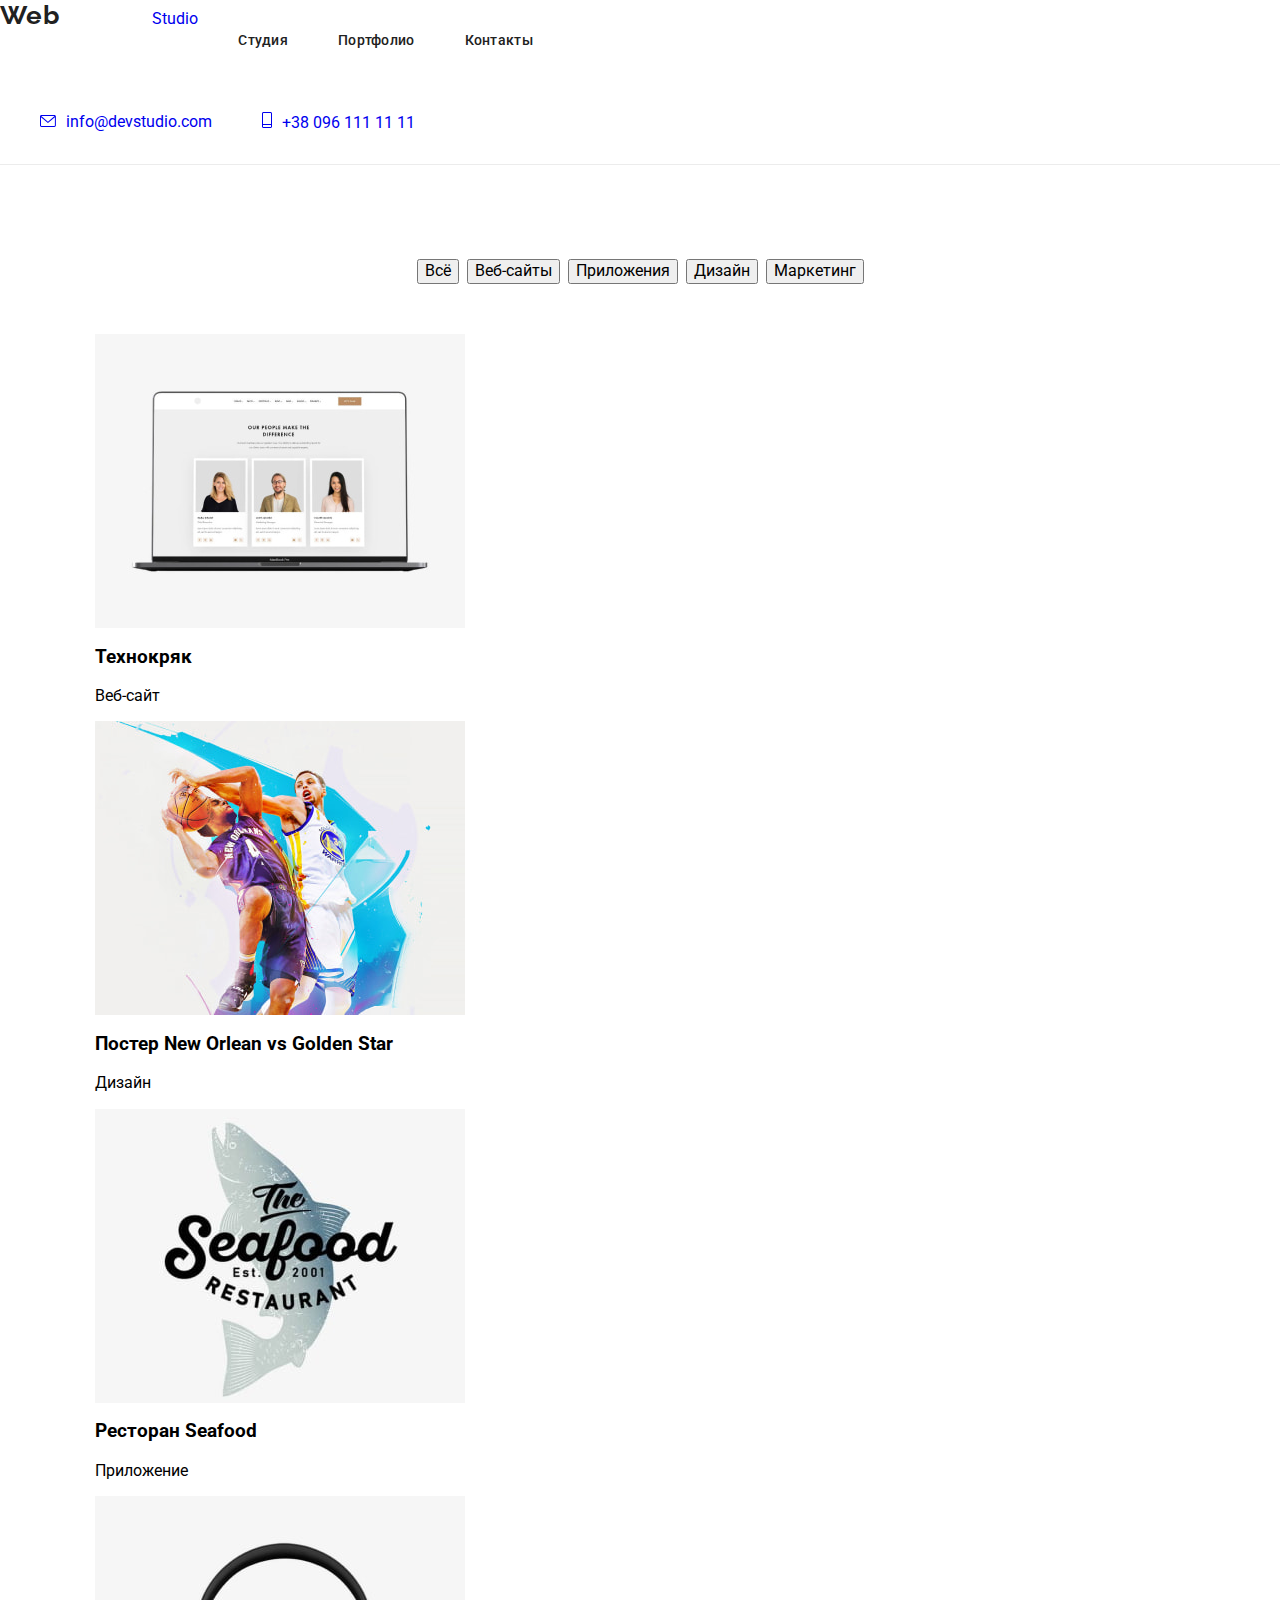
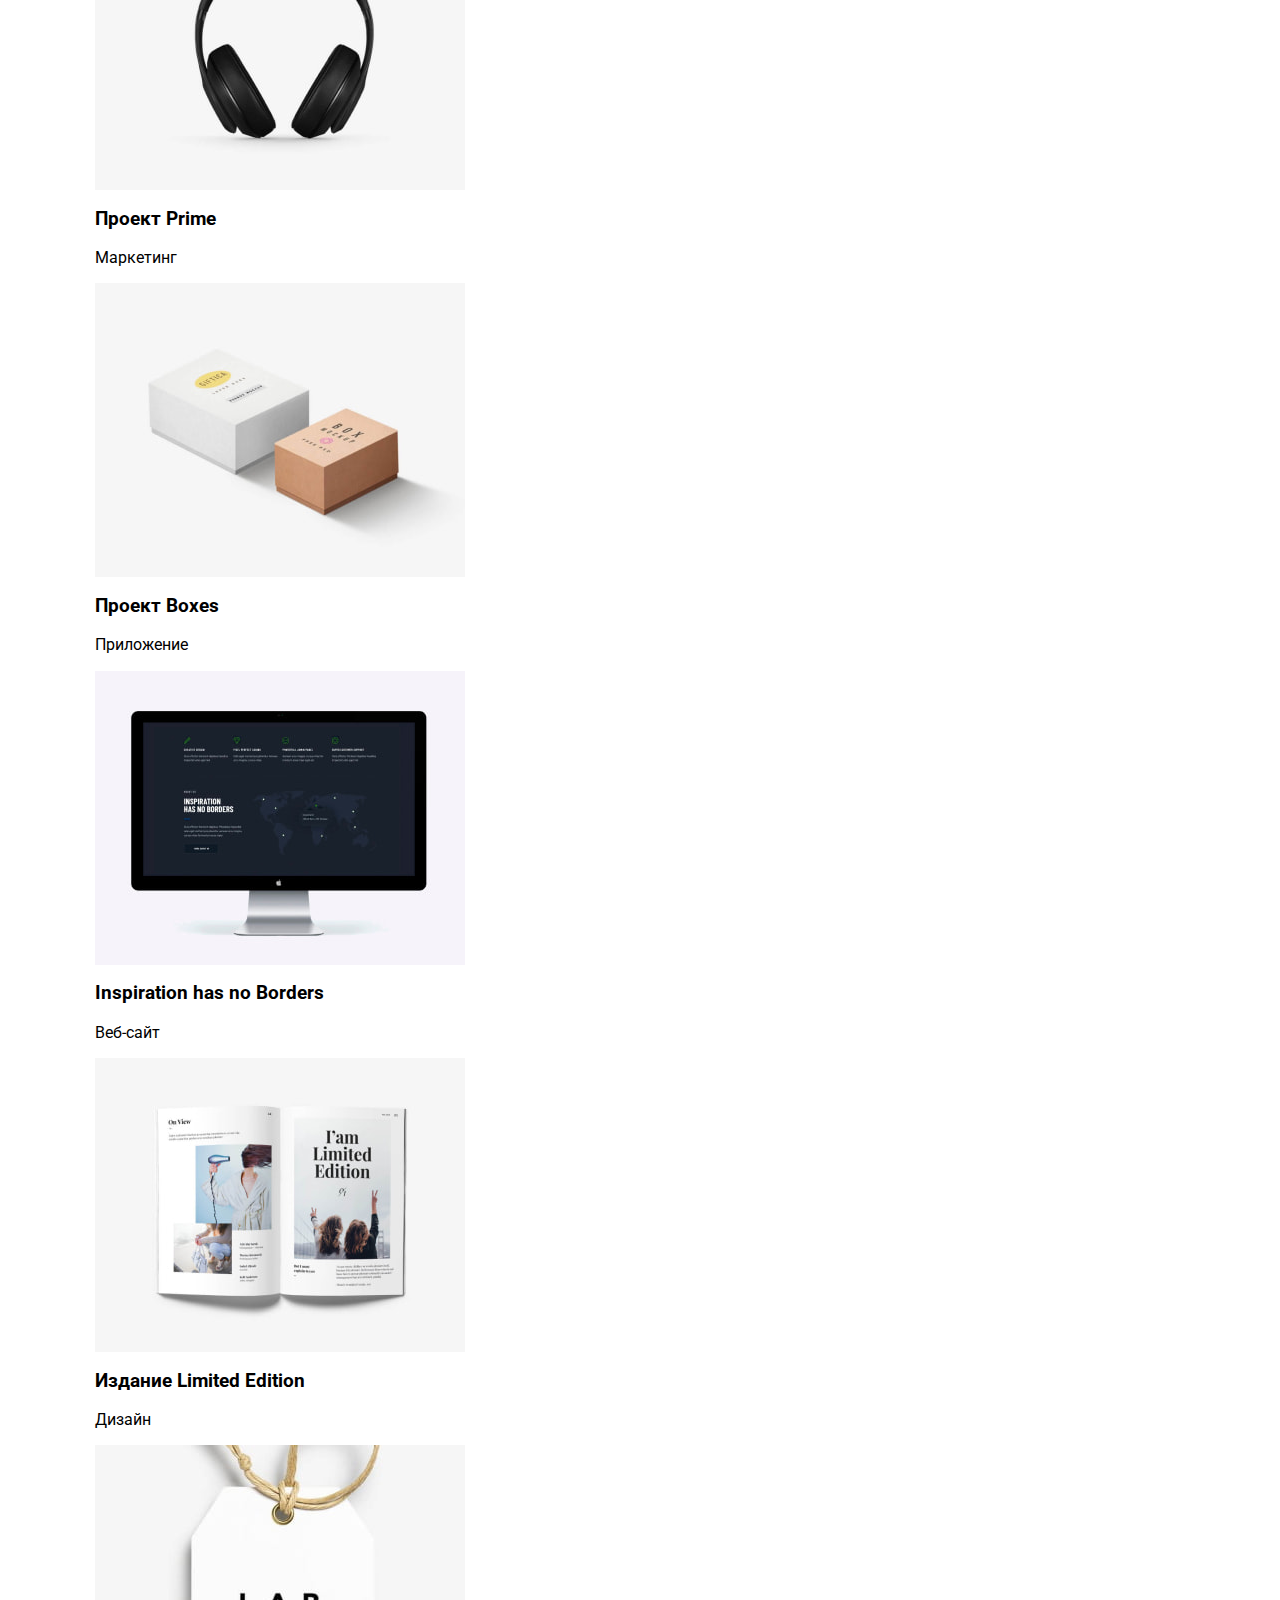
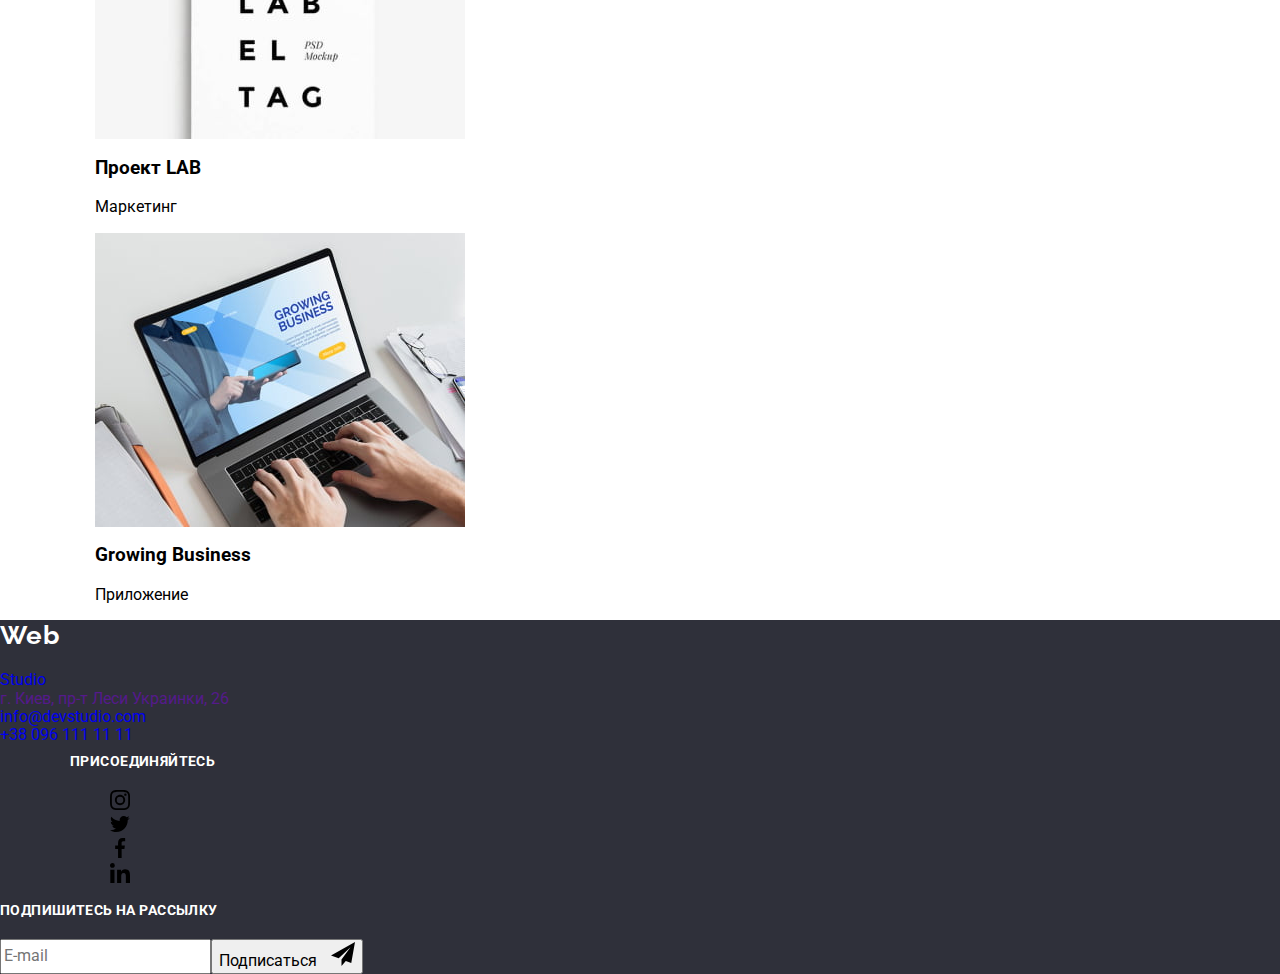
==== commit 673c7cef: "homework 7_total crash" ====
--- a/portfolio.html
+++ b/portfolio.html
@@ -52,135 +52,135 @@
         <div class="container">
           <ul class="container__project-list">
             <li class="project-item">
-                <article class="card">
-                    <div class="card-thumb">
+                <article class="project-item__card">
+                    <div class="project-item__card-thumb">
                         <img src="./images/img-port-technokriak.jpg" alt="Фотография веб-сайта Технокряк" width="370">
                       <div class="thumb-overlay">
                         <p class="overlay-text">Технокряк это современная площадка распространения коронавируса. Компании используют эту платформу для цифрового шпионажа и атак на защищённые серверы конкурентов.</p>
                       </div>
                     </div>
-                <div class="card-content">
-                        <h3 class="project-title">Технокряк</h3>
-                        <p class="project-type">Веб-сайт</p>
+                <div class="project-item__card-content">
+                        <h3 class="project-item__title">Технокряк</h3>
+                        <p class="project-item__type">Веб-сайт</p>
                     </div> 
                 </article>
             </li>
             <li class="project-item">
-                <article class="card">
-                    <div class="card-thumb">
+                <article class="project-item__card">
+                    <div class="project-item__card-thumb">
                         <img src="./images/img-port-new-orlean.jpg" alt="Фотография дизайна постера" width="370">
                     <div class="thumb-overlay">
                         <p class="overlay-text">Технокряк это современная площадка распространения коронавируса. Компании используют эту
                             платформу для цифрового шпионажа и атак на защищённые серверы конкурентов.</p>
                     </div>
                     </div>
-                    <div class="card-content">
-                        <h3 class="project-title">Постер New Orlean vs Golden Star</h3>
-                        <p class="project-type">Дизайн</p>
-                    </div>
-                </article>
-            </li>
-            <li class="project-item">
-                <article class="card">
-                    <div class="card-thumb">
+                    <div class="project-item__card-content">
+                        <h3 class="project-item__title">Постер New Orlean vs Golden Star</h3>
+                        <p class="project-item__type">Дизайн</p>
+                    </div>
+                </article>
+            </li>
+            <li class="project-item">
+                <article class="project-item__card">
+                    <div class="project-item__card-thumb">
                         <img src="./images/img-port-seafood.jpg" alt="Фотография приложения ресторана" width="370">
                     <div class="thumb-overlay">
                         <p class="overlay-text">Технокряк это современная площадка распространения коронавируса. Компании используют эту
                             платформу для цифрового шпионажа и атак на защищённые серверы конкурентов.</p>
                     </div>
                     </div>
-                    <div class="card-content">
-                        <h3 class="project-title">Ресторан Seafood</h3>
-                        <p class="project-type">Приложение</p>
-                    </div>
-                </article>
-            </li>
-            <li class="project-item">
-                <article class="card">
-                    <div class="card-thumb">
+                    <div class="project-item__card-content">
+                        <h3 class="project-item__title">Ресторан Seafood</h3>
+                        <p class="project-item__type">Приложение</p>
+                    </div>
+                </article>
+            </li>
+            <li class="project-item">
+                <article class="project-item__card">
+                    <div class="project-item__card-thumb">
                         <img src="./images/img-port-prime.jpg" alt="Фотография маркетинг-проекта" width="370">
                     <div class="thumb-overlay">
                         <p class="overlay-text">Технокряк это современная площадка распространения коронавируса. Компании используют эту
                             платформу для цифрового шпионажа и атак на защищённые серверы конкурентов.</p>
                     </div></div>
-                    <div class="card-content">
-                        <h3 class="project-title">Проект Prime</h3>
-                        <p class="project-type">Маркетинг</p>
-                    </div>
-                </article>
-            </li>
-            <li class="project-item">
-                <article class="card">
-                    <div class="card-thumb">
+                    <div class="project-item__card-content">
+                        <h3 class="project-item__title">Проект Prime</h3>
+                        <p class="project-item__type">Маркетинг</p>
+                    </div>
+                </article>
+            </li>
+            <li class="project-item">
+                <article class="project-item__card">
+                    <div class="project-item__card-thumb">
                         <img src="./images/img-port-boxes.jpg" alt="Фотография приложения проекта" width="370">
                         <div class="thumb-overlay">
                             <p class="overlay-text">Технокряк это современная площадка распространения коронавируса. Компании используют эту
                                 платформу для цифрового шпионажа и атак на защищённые серверы конкурентов.</p>
                         </div>
                     </div>
-                     <div class="card-content">
-                        <h3 class="project-title">Проект Boxes</h3>
-                        <p class="project-type">Приложение</p>
-                    </div>
-                </article>
-            </li>
-            <li class="project-item">
-                <article class="card">
-                    <div class="card-thumb">
+                     <div class="project-item__card-content">
+                        <h3 class="project-item__title">Проект Boxes</h3>
+                        <p class="project-item__type">Приложение</p>
+                    </div>
+                </article>
+            </li>
+            <li class="project-item">
+                <article class="project-item__card">
+                    <div class="project-item__card-thumb">
                         <img src="./images/img-port-inspiration.jpg" alt="Фотография веб-сайта" width="370">
                         <div class="thumb-overlay">
                             <p class="overlay-text">Технокряк это современная площадка распространения коронавируса. Компании используют эту
                                 платформу для цифрового шпионажа и атак на защищённые серверы конкурентов.</p>
                         </div>
                     </div>
-                    <div class="card-content">
-                        <h3 class="project-title">Inspiration has no Borders</h3>
-                        <p class="project-type">Веб-сайт</p>
-                    </div>
-                </article>
-            </li>
-            <li class="project-item">
-                <article class="card">
-                    <div class="card-thumb">
+                    <div class="project-item__card-content">
+                        <h3 class="project-item__title">Inspiration has no Borders</h3>
+                        <p class="project-item__type">Веб-сайт</p>
+                    </div>
+                </article>
+            </li>
+            <li class="project-item">
+                <article class="project-item__card">
+                    <div class="project-item__card-thumb">
                         <img src="./images/img-port-edition.jpg" alt="Фотография дизайна издания" width="370">
                         <div class="thumb-overlay">
                             <p class="overlay-text">Технокряк это современная площадка распространения коронавируса. Компании используют эту
                                 платформу для цифрового шпионажа и атак на защищённые серверы конкурентов.</p>
                         </div>
                     </div>
-                    <div class="card-content">
-                        <h3 class="project-title">Издание Limited Edition</h3>
-                        <p class="project-type">Дизайн</p>
-                    </div>
-                </article>
-            </li>
-            <li class="project-item">
-                <article class="card">
-                    <div class="card-thumb">
+                    <div class="project-item__card-content">
+                        <h3 class="project-item__title">Издание Limited Edition</h3>
+                        <p class="project-item__type">Дизайн</p>
+                    </div>
+                </article>
+            </li>
+            <li class="project-item">
+                <article class="project-item__card">
+                    <div class="project-item__card-thumb">
                         <img src="./images/img-port-lab.jpg" alt="Фотография маркетинг-проекта" width="370">
                         <div class="thumb-overlay">
                             <p class="overlay-text">Технокряк это современная площадка распространения коронавируса. Компании используют эту
                                 платформу для цифрового шпионажа и атак на защищённые серверы конкурентов.</p>
                         </div>
                     </div>
-                    <div class="card-content">
-                        <h3 class="project-title">Проект LAB</h3>
-                        <p class="project-type">Маркетинг</p>
-                    </div>
-                </article>
-            </li>
-            <li class="project-item">
-                <article class="card">
-                    <div class="card-thumb">
+                    <div class="project-item__card-content">
+                        <h3 class="project-item__title">Проект LAB</h3>
+                        <p class="project-item__type">Маркетинг</p>
+                    </div>
+                </article>
+            </li>
+            <li class="project-item">
+                <article class="project-item__card">
+                    <div class="project-item__card-thumb">
                         <img src="./images/img-port-business.jpg" alt="Фотография приложения" width="370">
                         <div class="thumb-overlay">
                             <p class="overlay-text">Технокряк это современная площадка распространения коронавируса. Компании используют эту
                                 платформу для цифрового шпионажа и атак на защищённые серверы конкурентов.</p>
                         </div>
                     </div>
-                    <div class="card-content">
-                        <h3 class="project-title">Growing Business</h3>
-                        <p class="project-type">Приложение</p>
+                    <div class="project-item__card-content">
+                        <h3 class="project-item__title">Growing Business</h3>
+                        <p class="project-item__type">Приложение</p>
                     </div>
                 </article>
             </li>
@@ -204,41 +204,33 @@
             </div>
             <div class="menu-social-links">
                 <h3 class="join-us">Присоединяйтесь</h3>
-                <ul class="social-links__footer">
-                    <li>
-                        <a href="">
-                            <div class="social-links__icon-footer">
-                                <svg class="instagram-icon" width="20" height="20">
-                                    <use href="./images/sprite.svg#instagram"></use>
-                                </svg>
-                            </div>
-                        </a>
-                    </li>
-                    <li>
-                        <a href="">
-                            <div class="social-links__icon-footer">
-                                <svg class="twitter-icon" width="20" height="20">
-                                    <use href="./images/sprite.svg#twitter"></use>
-                                </svg>
-                            </div>
-                        </a>
-                    </li>
-                    <li>
-                        <a href="">
-                            <div class="social-links__icon-footer">
-                                <svg class="facebook-icon" width="20" height="20">
-                                    <use href="./images/sprite.svg#facebook"></use>
-                                </svg>
-                            </div>
-                        </a>
-                    </li>
-                    <li>
-                        <a href="">
-                            <div class="social-links__icon-footer">
-                                <svg class="linkedin-icon" width="20" height="20">
-                                    <use href="./images/sprite.svg#linkedin"></use>
-                                </svg>
-                            </div>
+                <ul class="social-links-footer">
+                    <li class="social-links-footer__item">
+                        <a href="" class="social-links-footer__icon">
+                            <svg class="instagram-icon" width="20" height="20">
+                                <use href="./images/sprite.svg#instagram"></use>
+                            </svg>
+                        </a>
+                    </li>
+                    <li class="social-links-footer__item">
+                        <a href="" class="social-links-footer__icon">
+                            <svg class="twitter-icon" width="20" height="20">
+                                <use href="./images/sprite.svg#twitter"></use>
+                            </svg>
+                        </a>
+                    </li>
+                    <li class="social-links-footer__item">
+                        <a href="" class="social-links-footer__icon">
+                            <svg class="facebook-icon" width="20" height="20">
+                                <use href="./images/sprite.svg#facebook"></use>
+                            </svg>
+                        </a>
+                    </li>
+                    <li class="social-links-footer__item">
+                        <a href="" class="social-links-footer__icon">
+                            <svg class="linkedin-icon" width="20" height="20">
+                                <use href="./images/sprite.svg#linkedin"></use>
+                            </svg>
                         </a>
                     </li>
                 </ul>
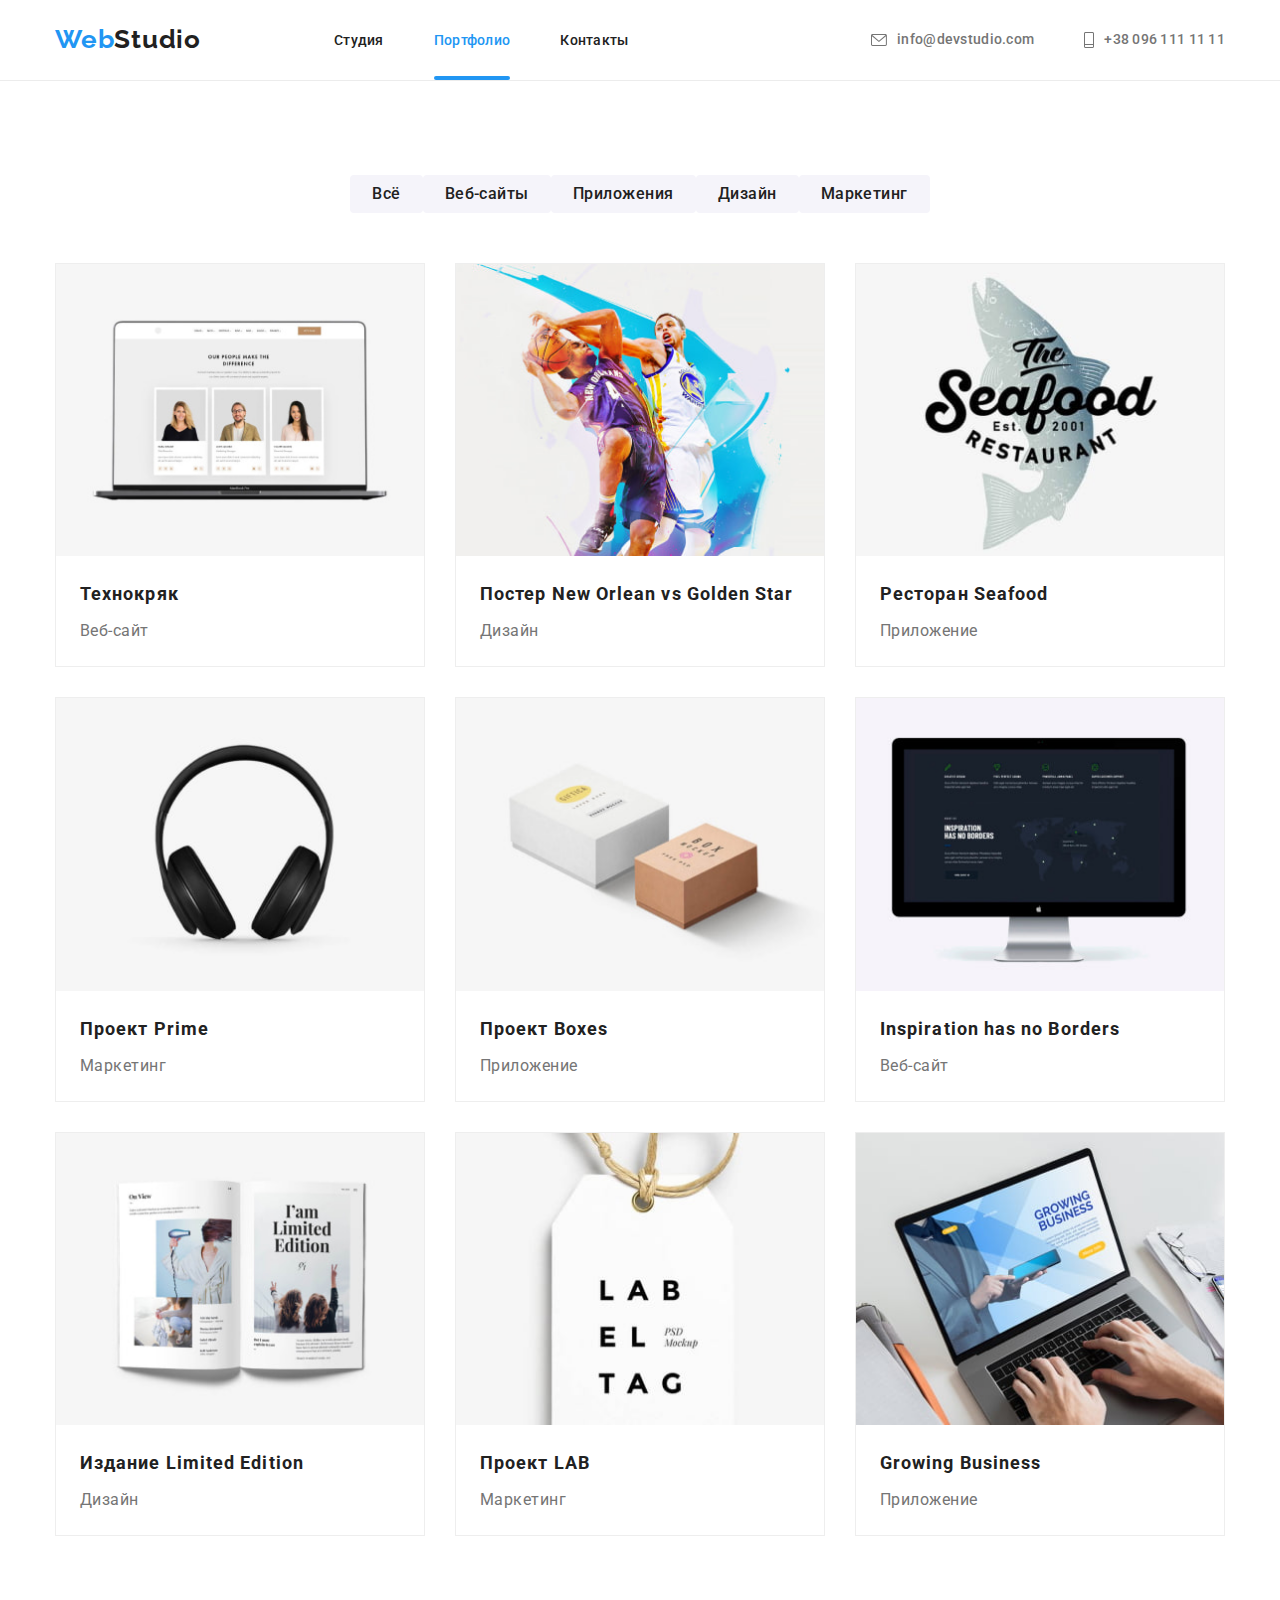
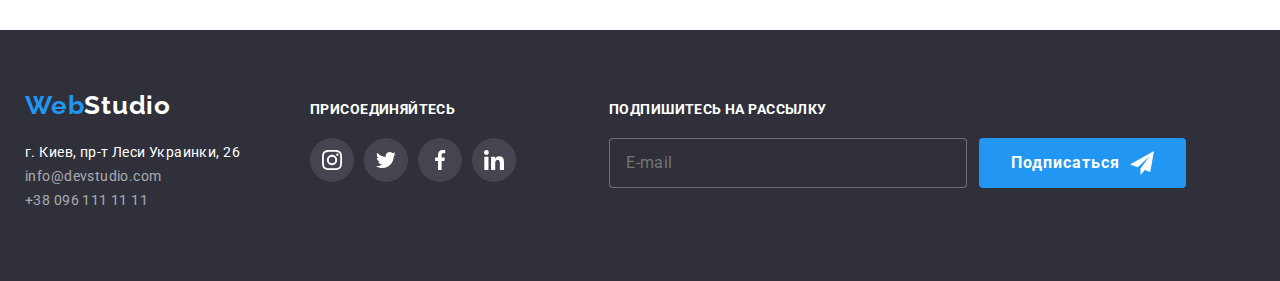
==== commit 433734d1: "Homework 7" ====
--- a/portfolio.html
+++ b/portfolio.html
@@ -15,9 +15,10 @@
 <body>
     <!-- Шапка сайта -->
     <header class="header">
-        <div class="container__header">
+        <div class="container container__header">
             <nav class="nav-links">
-                <a href="./index.html" class="logo-title__header"><span class="logo-title logo-title--web">Web</span>Studio</a>
+                <a href="./index.html" class="logo-title logo-title__header"><span
+                        class="logo-title logo-title__web">Web</span>Studio</a>
               <ul class="nav-menu">
                 <li><a href="./index.html" class="nav-menu__link">Студия</a></li>
                 <li><a href="" class="nav-menu__current-link">Портфолио</a></li>
@@ -189,9 +190,9 @@
         </section>    
     </main>
     <footer class="footer">
-        <div class="container__footer">
+        <div class="container container__footer">
             <div class="contact-section">
-                <a href="./index.html" class="logo-title__footer"><span class="logo-title logo-title--web">Web</span>Studio</a>
+                <a href="./index.html" class="logo-title logo-title__footer"><span class="logo-title logo-title__web">Web</span>Studio</a>
                 <address>
                     <a href="" class="footer__address">г. Киев, пр-т Леси Украинки, 26</a>
                     <ul class="contact-list">
@@ -236,10 +237,10 @@
                 </ul>
             </div>
             <form class="sign-up-form">
-                <h3 class="sign-up">Подпишитесь на рассылку</h3>
-                <div class="sign-up-wrapper">
-                    <input class="sign-up-input" name="mail" type="email" placeholder="E-mail" />
-                    <button type="submit" class="sign-up-button">Подписаться
+                <h3 class="sign-up-form__title">Подпишитесь на рассылку</h3>
+                <div class="sign-up-form__wrapper">
+                    <input class="sign-up-form__input" name="mail" type="email" placeholder="E-mail" />
+                    <button type="submit" class="sign-up-form__button">Подписаться
                         <svg width="24" height="24" class="icon-send">
                             <use href="./images/sprite.svg#icon-send"></use>
                         </svg></button>
--- a/css/main.min.css
+++ b/css/main.min.css
@@ -1,2 +1,2 @@
-/*! modern-normalize v1.0.0 | MIT License | https://github.com/sindresorhus/modern-normalize */ul{list-style:none}a{text-decoration:none}code,kbd,samp,pre{font-family:'Open Sans', sans-serif;font-size:1em}*,*::before,*::after{-webkit-box-sizing:border-box;box-sizing:border-box}:root{-moz-tab-size:4;-o-tab-size:4;tab-size:4}html{line-height:1.15;-webkit-text-size-adjust:100%}body{margin:0;padding:0}body{font-family:system-ui,-apple-system,"Segoe UI",Roboto,Helvetica,Arial,sans-serif,"Apple Color Emoji","Segoe UI Emoji"}hr{height:0;color:inherit}abbr[title]{-webkit-text-decoration:underline dotted;text-decoration:underline dotted}b,strong{font-weight:bolder}small{font-size:80%}sub,sup{font-size:75%;line-height:0;position:relative;vertical-align:baseline}sub{bottom:-0.25em}sup{top:-0.5em}table{text-indent:0;border-color:inherit}button,input,optgroup,select,textarea{font-family:inherit;font-size:100%;line-height:1.15;margin:0}address{font-style:normal}button,select{text-transform:none}button,[type='button'],[type='reset'],[type='submit']{-webkit-appearance:button}::-moz-focus-inner{border-style:none;padding:0}:-moz-focusring{outline:1px dotted ButtonText}:-moz-ui-invalid{box-shadow:none}legend{padding:0}progress{vertical-align:baseline}::-webkit-inner-spin-button,::-webkit-outer-spin-button{height:auto}[type='search']{-webkit-appearance:textfield;outline-offset:-2px}::-webkit-search-decoration{-webkit-appearance:none}::-webkit-file-upload-button{-webkit-appearance:button;font:inherit}summary{display:list-item}body{font-family:'Roboto', sans-serif}.header{background-color:#fff}.header .logo-title{font-family:'Raleway', sans-serif;font-weight:700;font-size:26px;line-height:1.2;letter-spacing:0.03em;text-align:left;color:#212121}.logo-title-web{color:#2196f3}.nav-menu a{font-weight:500;font-size:14px;line-height:1.15;letter-spacing:0.02em;color:#212121;-webkit-transition:color 250ms cubic-bezier(0.4, 0, 0.2, 1);transition:color 250ms cubic-bezier(0.4, 0, 0.2, 1)}.nav-menu .link:hover,.nav-menu .link:focus,.nav-menu .link:active{color:#2196f3}.nav-menu .current-link{position:relative;color:#2196f3;display:block}.nav-menu .current-link::after{content:'';position:absolute;display:inline-block;left:0;bottom:0;width:100%;height:4px;background-color:#2196f3;border-radius:2px}.header .mail{font-weight:500;font-size:14px;line-height:1.14;letter-spacing:0.02em;display:-webkit-box;display:-ms-flexbox;display:flex;-webkit-box-align:center;-ms-flex-align:center;align-items:center;color:#757575;-webkit-transition:color 250ms cubic-bezier(0.4, 0, 0.2, 1);transition:color 250ms cubic-bezier(0.4, 0, 0.2, 1)}.header .tel{font-weight:500;font-size:14px;line-height:1.14;letter-spacing:0.02em;display:-webkit-box;display:-ms-flexbox;display:flex;-webkit-box-align:center;-ms-flex-align:center;align-items:center;color:#757575;-webkit-transition:color 250ms cubic-bezier(0.4, 0, 0.2, 1);transition:color 250ms cubic-bezier(0.4, 0, 0.2, 1)}.container{margin-left:auto;margin-right:auto;width:1200px;padding-left:15px;padding-right:15px}.header .container,.nav-links,.nav-menu,.contact-items{display:-webkit-box;display:-ms-flexbox;display:flex}.header .container{-webkit-box-pack:justify;-ms-flex-pack:justify;justify-content:space-between;-webkit-box-align:center;-ms-flex-align:center;align-items:center}.nav-menu a,.contact-items{display:-webkit-box;display:-ms-flexbox;display:flex;padding-top:32px;padding-bottom:32px;-webkit-box-align:center;-ms-flex-align:center;align-items:center;margin-top:0px;margin-bottom:0px}.header .logo-title{margin-right:93px;margin-bottom:24px;margin-top:24px}.nav-menu,.contact-items{-webkit-box-align:center;-ms-flex-align:center;align-items:center;margin-top:0px;margin-bottom:0px}.nav-menu li:not(:first-child){margin-left:50px}.contact-items li:not(:first-child){margin-left:50px;color:#757575}.button-icon{margin-right:10px;fill:currentColor}.mail:hover,.mail:focus,.mail:active{color:#2196f3}.tel:hover,.tel:focus,.tel:active{color:#2196f3}.button-icon:hover,.button-icon:focus,.button-icon:active{color:#2196f3}img{display:block;max-width:100%;height:auto}.footer{background-color:#2f303a}.footer.container{margin-right:70px}.footer .logo-title{font-family:'Raleway', sans-serif;font-weight:700;font-size:26px;line-height:1.2;letter-spacing:0.03em;text-align:left;color:#fff}.footer .address{font-weight:400;font-size:14px;line-height:1.7;letter-spacing:0.03em;color:#fff}.footer .mail{font-weight:400;font-size:14px;line-height:1.7;letter-spacing:0.03em;color:rgba(255,255,255,0.6);-webkit-transition:color 250ms cubic-bezier(0.4, 0, 0.2, 1);transition:color 250ms cubic-bezier(0.4, 0, 0.2, 1)}.footer .tel{font-weight:400;font-size:14px;line-height:1.7;letter-spacing:0.03em;color:rgba(255,255,255,0.6);-webkit-transition:color 250ms cubic-bezier(0.4, 0, 0.2, 1);transition:color 250ms cubic-bezier(0.4, 0, 0.2, 1)}.join-us,.sign-up{font-weight:700;font-size:14px;line-height:1.14;letter-spacing:0.03em;text-align:left;text-transform:uppercase;margin-bottom:20px;color:#fff}.footer .container{display:-webkit-box;display:-ms-flexbox;display:flex;-webkit-box-align:baseline;-ms-flex-align:baseline;align-items:baseline;padding-top:60px;padding-bottom:60px}.footer .logo-title{display:block;margin-bottom:20px}.address,.contact-list{padding-left:0;margin:0 0 9px 0}.mail{margin:auto}.footer .menu-social-links{margin:0 93px 0 70px}.join-us{margin:0 0 20px 0}.social-links{display:-webkit-box;display:-ms-flexbox;display:flex;-webkit-box-pack:justify;-ms-flex-pack:justify;justify-content:space-between;padding-left:0px;margin:auto}.social-links li:not(:first-child){margin-left:10px}.social-links-icon-footer{background:rgba(255,255,255,0.1);color:#fff;width:44px;height:44px;border-radius:50%;-webkit-box-pack:center;-ms-flex-pack:center;justify-content:center;-webkit-box-align:center;-ms-flex-align:center;align-items:center;display:-webkit-box;display:-ms-flexbox;display:flex;-webkit-transition:background-color 250ms cubic-bezier(0.4, 0, 0.2, 1);transition:background-color 250ms cubic-bezier(0.4, 0, 0.2, 1)}.social-links-icon-footer svg{fill:currentColor}.social-links-icon-footer:hover,.social-links-icon-footer:focus,.social-links-icon-footer:active{color:#fff;background-color:#2196f3}.sign-up-wrapper{display:-webkit-box;display:-ms-flexbox;display:flex}.sign-up-form .input{position:relative;width:358px;height:50px;padding:0 0 0 16px;-webkit-box-sizing:border-box;box-sizing:border-box;border-radius:4px;border:1px solid;border-color:rgba(255,255,255,0.3);background-color:#2f303a}.sign-up-form .button{display:-webkit-box;display:-ms-flexbox;display:flex;-webkit-box-pack:center;-ms-flex-pack:center;justify-content:center;-webkit-box-align:center;-ms-flex-align:center;align-items:center}.icon-send{fill:currentColor;margin-left:10px}.sign-up-wrapper .input{font-weight:400;font-size:16px;line-height:1.25;letter-spacing:0.03em;color:rgba(255,255,255,0.6)}.backdrop{position:fixed;top:0;left:0;width:100%;height:100%;background-color:rgba(0,0,0,0.2);opacity:1;-webkit-transition:opacity 250ms cubic-bezier(0.4, 0, 0.2, 1);transition:opacity 250ms cubic-bezier(0.4, 0, 0.2, 1)}.backdrop.is-hidden{opacity:0;pointer-events:none;visibility:visible}.backdrop.is-hidden .modal{-webkit-transform:translate(-50%, -50%) scale(1.1);transform:translate(-50%, -50%) scale(1.1)}.modal{position:absolute;top:50%;left:50%;-webkit-transform:translate(-50%, -50%);transform:translate(-50%, -50%);min-width:528px;min-height:521px;background-color:#fff;-webkit-transform:translate(-50%, -50%) scale(1);transform:translate(-50%, -50%) scale(1);-webkit-transition:-webkit-transform 250ms cubic-bezier(0.4, 0, 0.2, 1);transition:-webkit-transform 250ms cubic-bezier(0.4, 0, 0.2, 1);transition:transform 250ms cubic-bezier(0.4, 0, 0.2, 1);transition:transform 250ms cubic-bezier(0.4, 0, 0.2, 1), -webkit-transform 250ms cubic-bezier(0.4, 0, 0.2, 1)}.backdrop-close{display:-webkit-box;display:-ms-flexbox;display:flex;position:absolute;top:8px;right:8px;-webkit-box-pack:center;-ms-flex-pack:center;justify-content:center;-webkit-box-align:center;-ms-flex-align:center;align-items:center;width:30px;height:30px;border:1px solid rgba(0,0,0,0.1);border-radius:50%;color:black;background-color:#fff;-webkit-transition:color 250ms cubic-bezier(0.4, 0, 0.2, 1);transition:color 250ms cubic-bezier(0.4, 0, 0.2, 1);outline:none}.close-icon svg{fill:currentColor}.backdrop-close:hover .close-icon,.backdrop-close:focus .close-icon{fill:#2196f3}.order-form{padding:40px}.order-form-name{font-weight:700;font-size:20px;line-height:1.15;letter-spacing:0.01em;text-align:center;margin-top:0px;margin-bottom:12px;color:#212121}.order-form .label{display:-webkit-box;display:-ms-flexbox;display:flex;font-weight:400;font-size:12px;line-height:1.17;letter-spacing:0.03em;text-align:left;margin-bottom:4px;color:#757575}.input-wrapper{display:-webkit-box;display:-ms-flexbox;display:flex;-webkit-box-orient:vertical;-webkit-box-direction:normal;-ms-flex-direction:column;flex-direction:column;margin-bottom:10px}.order-form .input{position:relative;width:448px;height:40px;outline:none;border:1px solid rgba(33,33,33,0.2);-webkit-box-sizing:border-box;box-sizing:border-box;border-radius:4px;padding-left:42px;-webkit-transition:border-color 250ms cubic-bezier(0.4, 0, 0.2, 1);transition:border-color 250ms cubic-bezier(0.4, 0, 0.2, 1)}.modal-icon{position:absolute;-webkit-transform:translateX(50%) translateY(60%);transform:translateX(50%) translateY(60%);-webkit-box-pack:left;-ms-flex-pack:left;justify-content:left;-webkit-box-align:center;-ms-flex-align:center;align-items:center;fill:currentColor;-webkit-transition:color 250ms cubic-bezier(0.4, 0, 0.2, 1);transition:color 250ms cubic-bezier(0.4, 0, 0.2, 1)}.input-wrapper:focus-within>.modal-icon{color:#2196f3}.input-wrapper:focus-within>.input{border-color:#2196f3}.comment{font-weight:400;font-size:12px;line-height:1.17;letter-spacing:0.01em;display:-webkit-box;display:-ms-flexbox;display:flex;-webkit-box-orient:vertical;-webkit-box-direction:normal;-ms-flex-direction:column;flex-direction:column;resize:none;width:448px;height:120px;margin-bottom:20px;padding:12px 16px 12px 16px;outline:none;border:1px solid rgba(33,33,33,0.2);-webkit-box-sizing:border-box;box-sizing:border-box;border-radius:4px;color:rgba(117,117,117,0.5)}.comment:focus-within{border-color:#2196f3}.checkbox-field{display:-webkit-box;display:-ms-flexbox;display:flex;-webkit-box-align:center;-ms-flex-align:center;align-items:center}.checkbox{position:absolute;width:1px;height:1px;margin:-1px;border:0;padding:0;clip:rect(0 0 0 0);overflow:hidden}.checkbox-icon{display:inline-block;width:16px;height:15px;margin-right:10px;border:2px solid #2a2a2a;border-radius:4px;fill:currentColor;-webkit-transition:-webkit-transform 250ms cubic-bezier(0.4, 0, 0.2, 1);transition:-webkit-transform 250ms cubic-bezier(0.4, 0, 0.2, 1);transition:transform 250ms cubic-bezier(0.4, 0, 0.2, 1);transition:transform 250ms cubic-bezier(0.4, 0, 0.2, 1), -webkit-transform 250ms cubic-bezier(0.4, 0, 0.2, 1)}.checkbox:checked+.checkbox-icon{border-color:transparent;background-color:#2196f3;background-image:url("../images/icon-check.svg");background-size:contain;background-origin:border-box}.checkbox-text{font-weight:400;font-size:14px;line-height:1.71;letter-spacing:0.03em;color:#757575}.checkbox-link{font-weight:400;font-size:14px;line-height:1.71;letter-spacing:0.03em;text-decoration:underline;color:#2196f3}.order-form .button,.sign-up-form .button{background-color:#2196f3;font-weight:700;font-size:16px;line-height:1.87;display:-webkit-box;display:-ms-flexbox;display:flex;-webkit-box-align:center;-ms-flex-align:center;align-items:center;text-align:center;letter-spacing:0.06em;color:#fff;min-height:50px;min-width:200px;-webkit-box-pack:center;-ms-flex-pack:center;justify-content:center;align-items:center;margin-left:auto;margin-right:auto;padding:10px 32px;border-width:0px;border-radius:4px;-webkit-transition:background-color 250ms cubic-bezier(0.4, 0, 0.2, 1),color 250ms cubic-bezier(0.4, 0, 0.2, 1);transition:background-color 250ms cubic-bezier(0.4, 0, 0.2, 1),color 250ms cubic-bezier(0.4, 0, 0.2, 1)}.sign-up-form .button{margin-left:12px}.sign-up-form .button:hover,.sign-up-form .button:focus,.sign-up-form .button:active{background-color:#fff;color:#212121}.order-form .button{margin-top:30px}.order-form .button:hover,.order-form .button:focus,.order-form .button:active{background-color:#188ce8}.overlay{padding-top:200px;max-width:1600px;height:600px;margin-left:auto;margin-right:auto;background-image:-webkit-gradient(linear, left top, right top, from(rgba(47,48,58,0.4)), to(rgba(47,48,58,0.4))),url("../images/bgnd-img.jpg");background-image:linear-gradient(to right, rgba(47,48,58,0.4), rgba(47,48,58,0.4)),url("../images/bgnd-img.jpg");background-repeat:no-repeat;background-position:center;background-size:cover;background-color:#2f303a}.title{font-weight:900;font-size:44px;line-height:1.36;text-align:center;letter-spacing:0.06em;text-transform:uppercase;color:#fff}.section-hero .button{background-color:#2196f3;font-weight:700;font-size:16px;line-height:1.87;display:-webkit-box;display:-ms-flexbox;display:flex;-webkit-box-align:center;-ms-flex-align:center;align-items:center;text-align:center;letter-spacing:0.06em;color:#fff;min-height:50px;min-width:200px;-webkit-box-pack:center;-ms-flex-pack:center;justify-content:center;padding:10px 32px;border-radius:4px;-webkit-transition:background-color 250ms cubic-bezier(0.4, 0, 0.2, 1),color 250ms cubic-bezier(0.4, 0, 0.2, 1);transition:background-color 250ms cubic-bezier(0.4, 0, 0.2, 1),color 250ms cubic-bezier(0.4, 0, 0.2, 1)}.section-hero .button:focus,.section-hero .button:hover,.section-hero .button:active{background-color:#fff;color:#212121}.section-hero{display:block;-ms-flex-item-align:center;-ms-grid-row-align:center;align-self:center;min-height:600px}.section-hero .title,.section-hero .button{margin-right:auto;margin-left:auto}.section-hero .title{padding-bottom:30px}.advantages{padding-top:94px}.advantages .container{display:-webkit-box;display:-ms-flexbox;display:flex;margin:auto;-webkit-box-pack:center;-ms-flex-pack:center;justify-content:center}.advantages .container li:not(:first-child){margin-left:30px}.advantages .container li{width:270px;-webkit-box-pack:center;-ms-flex-pack:center;justify-content:center;-webkit-box-align:center;-ms-flex-align:center;align-items:center;-ms-flex-line-pack:center;align-content:center}.advantage-title{font-weight:700;font-size:14px;line-height:1.14;letter-spacing:0.03em;text-transform:uppercase;color:#212121}.advantage-description{font-weight:400;font-size:14px;line-height:1.7;letter-spacing:0.03em;color:#757575}.advantage-icon{display:-webkit-box;display:-ms-flexbox;display:flex;background-color:#f5f4fa;width:270px;height:120px;-webkit-box-pack:center;-ms-flex-pack:center;justify-content:center;-webkit-box-align:center;-ms-flex-align:center;align-items:center;margin-bottom:30px}.services,.section-team,.clients{padding-top:94px;padding-bottom:94px}.subtitle{font-weight:700;font-size:36px;line-height:1.67;text-align:center;letter-spacing:0.03em;text-align:center;color:#212121;margin:0 0 50px 0}.services .service-items{display:-webkit-box;display:-ms-flexbox;display:flex;margin:auto;padding-left:0px;-webkit-box-pack:center;-ms-flex-pack:center;justify-content:center;-webkit-box-align:center;-ms-flex-align:center;align-items:center;-ms-flex-line-pack:center;align-content:center}.services .service-items :not(:first-child){margin-left:30px}.service-title{font-weight:700;font-size:14px;line-height:1.14;text-align:center;letter-spacing:0.03em;text-transform:uppercase;display:-webkit-box;display:-ms-flexbox;display:flex;margin:0px;padding-top:27px;padding-bottom:27px;color:#fff}.service-image{position:relative}.overlay-service-title{position:absolute;left:-30px;bottom:0;width:100%;height:70px;display:-webkit-box;display:-ms-flexbox;display:flex;text-align:center;-webkit-box-pack:center;-ms-flex-pack:center;justify-content:center;-webkit-box-align:center;-ms-flex-align:center;align-items:center;background:rgba(47,48,58,0.8)}.section-team{background-color:#f5f4fa}.employee-name{font-weight:500;font-size:16px;line-height:1, 19;text-align:center;letter-spacing:0.03em;color:#212121}.employee-role{font-weight:400;font-size:16px;line-height:1.19;text-align:center;letter-spacing:0.03em;color:#757575}.team-cards{display:-webkit-box;display:-ms-flexbox;display:flex;margin:auto;padding-left:0px}.team-cards li:not(:first-child){margin-left:30px}.employee-name,.employee-role{margin:auto}.employee-card img{margin-right:0px}.employee-card-thumb{padding:30px 32px 30px 32px}.employee-role{margin-top:10px}.employee-card .social-links{margin-top:16px;-webkit-box-pack:center;-ms-flex-pack:center;justify-content:center;text-align:center}.employee-card{background-color:#fff;-webkit-box-shadow:0px 1px 3px rgba(0,0,0,0.12),0px 1px 1px rgba(0,0,0,0.14),0px 2px 1px rgba(0,0,0,0.2);box-shadow:0px 1px 3px rgba(0,0,0,0.12),0px 1px 1px rgba(0,0,0,0.14),0px 2px 1px rgba(0,0,0,0.2);border-radius:0px 0px 4px 4px}.social-links li:not(:first-child){margin-left:10px}.social-links-icon{background:rgba(255,255,255,0.1);color:#afb1b8;width:44px;height:44px;border-radius:50%;-webkit-box-pack:center;-ms-flex-pack:center;justify-content:center;-webkit-box-align:center;-ms-flex-align:center;align-items:center;display:-webkit-box;display:-ms-flexbox;display:flex;-webkit-transition:background-color 250ms cubic-bezier(0.4, 0, 0.2, 1),color 250ms cubic-bezier(0.4, 0, 0.2, 1);transition:background-color 250ms cubic-bezier(0.4, 0, 0.2, 1),color 250ms cubic-bezier(0.4, 0, 0.2, 1)}.social-links-icon svg{fill:currentColor}.social-links-icon:hover,.social-links-icon:focus,.social-links-icon:active{color:#fff;background-color:#2196f3}.clients-logo{display:-webkit-box;display:-ms-flexbox;display:flex;padding-left:0px;margin-top:0px;margin-bottom:0px}.clients-logo li:not(:first-child){margin-left:30px}.client-link-icon{display:-webkit-box;display:-ms-flexbox;display:flex;color:#afb1b8;background-color:#fff;border:1px solid #afb1b8;border-radius:4px;width:170px;height:90px;-webkit-box-pack:center;-ms-flex-pack:center;justify-content:center;-webkit-box-align:center;-ms-flex-align:center;align-items:center;-webkit-transition:border-color 250ms cubic-bezier(0.4, 0, 0.2, 1),color 250ms cubic-bezier(0.4, 0, 0.2, 1);transition:border-color 250ms cubic-bezier(0.4, 0, 0.2, 1),color 250ms cubic-bezier(0.4, 0, 0.2, 1)}.client-link-icon svg{fill:currentColor}.client-link-icon:hover svg,.client-link-icon:focus svg,.client-link-icon:active svg{fill:#2196f3}.client-link-icon:hover,.client-link-icon:focus,.client-link-icon:active{border-color:#2196f3}.portfolio{border-top:1px solid #ececec;padding-top:94px}.nav-buttons{display:-webkit-box;display:-ms-flexbox;display:flex;-webkit-box-pack:center;-ms-flex-pack:center;justify-content:center;margin:0 0 50px 0;padding-left:0px}.nav-buttons :not(:first-child){margin-left:8px}.button{background-color:#f5f4fa;font-weight:500;font-size:16px;line-height:1.62;text-align:center;letter-spacing:0.03em;color:#212121;padding:6px 22px;border:none;border-radius:4px;-webkit-transition:background-color 250ms cubic-bezier(0.4, 0, 0.2, 1),color 250ms cubic-bezier(0.4, 0, 0.2, 1),-webkit-box-shadow 250ms cubic-bezier(0.4, 0, 0.2, 1);transition:background-color 250ms cubic-bezier(0.4, 0, 0.2, 1),color 250ms cubic-bezier(0.4, 0, 0.2, 1),-webkit-box-shadow 250ms cubic-bezier(0.4, 0, 0.2, 1);transition:background-color 250ms cubic-bezier(0.4, 0, 0.2, 1),color 250ms cubic-bezier(0.4, 0, 0.2, 1),box-shadow 250ms cubic-bezier(0.4, 0, 0.2, 1);transition:background-color 250ms cubic-bezier(0.4, 0, 0.2, 1),color 250ms cubic-bezier(0.4, 0, 0.2, 1),box-shadow 250ms cubic-bezier(0.4, 0, 0.2, 1),-webkit-box-shadow 250ms cubic-bezier(0.4, 0, 0.2, 1)}.button:hover,.button:focus,.button:active{background-color:#2196f3;color:#fff;-webkit-box-shadow:0px 3px 1px rgba(0,0,0,0.1),0px 1px 2px rgba(0,0,0,0.08),0px 2px 2px rgba(0,0,0,0.12);box-shadow:0px 3px 1px rgba(0,0,0,0.1),0px 1px 2px rgba(0,0,0,0.08),0px 2px 2px rgba(0,0,0,0.12);border:none}.project-list{background-color:#fff}.project-title{font-weight:700;font-size:18px;line-height:2;letter-spacing:0.06em;color:#212121}.project-type{font-weight:400;font-size:16px;line-height:1.87;letter-spacing:0.03em;color:#757575}.container .project-list{padding-bottom:94px}.project-list{display:-webkit-box;display:-ms-flexbox;display:flex;-ms-flex-wrap:wrap;flex-wrap:wrap;padding-left:0px;margin-left:-30px;margin-top:-30px;margin-bottom:0px}.project-list .project-item{-ms-flex-preferred-size:calc(100% / 3 - 30px);flex-basis:calc(100% / 3 - 30px);margin-left:30px;margin-top:30px}.card-content{padding:20px 24px}.project-title,.project-type{margin:auto}.project-type{margin-top:4px}.project-list .card{border:1px solid #eeeeee;-webkit-transition:-webkit-box-shadow 250ms cubic-bezier(0.4, 0, 0.2, 1);transition:-webkit-box-shadow 250ms cubic-bezier(0.4, 0, 0.2, 1);transition:box-shadow 250ms cubic-bezier(0.4, 0, 0.2, 1);transition:box-shadow 250ms cubic-bezier(0.4, 0, 0.2, 1), -webkit-box-shadow 250ms cubic-bezier(0.4, 0, 0.2, 1)}.card:hover{-webkit-box-shadow:0px 1px 1px rgba(0,0,0,0.12),0px 4px 4px rgba(0,0,0,0.06),1px 4px 6px rgba(0,0,0,0.16);box-shadow:0px 1px 1px rgba(0,0,0,0.12),0px 4px 4px rgba(0,0,0,0.06),1px 4px 6px rgba(0,0,0,0.16)}.card-thumb{position:relative;overflow:hidden}.overlay-text{font-size:18px;font-weight:400;line-height:1.55;letter-spacing:0.03em;text-align:left;padding:63px 24px 63px 24px;margin:0;color:#fff}.thumb-overlay{position:absolute;top:0;left:0;width:100%;height:100%;background:rgba(33,150,243,0.9);-webkit-transform:translateY(100%);transform:translateY(100%);opacity:0;-webkit-transition:opacity 250ms cubic-bezier(0.4, 0, 0.2, 1),-webkit-transform 250ms cubic-bezier(0.4, 0, 0.2, 1);transition:opacity 250ms cubic-bezier(0.4, 0, 0.2, 1),-webkit-transform 250ms cubic-bezier(0.4, 0, 0.2, 1);transition:transform 250ms cubic-bezier(0.4, 0, 0.2, 1),opacity 250ms cubic-bezier(0.4, 0, 0.2, 1);transition:transform 250ms cubic-bezier(0.4, 0, 0.2, 1),opacity 250ms cubic-bezier(0.4, 0, 0.2, 1),-webkit-transform 250ms cubic-bezier(0.4, 0, 0.2, 1)}.card:hover .thumb-overlay{-webkit-transform:translateY(0);transform:translateY(0);opacity:1}
+/*! modern-normalize v1.0.0 | MIT License | https://github.com/sindresorhus/modern-normalize */ul{list-style:none}a{text-decoration:none}code,kbd,samp,pre{font-family:'Open Sans', sans-serif;font-size:1em}*,*::before,*::after{-webkit-box-sizing:border-box;box-sizing:border-box}:root{-moz-tab-size:4;-o-tab-size:4;tab-size:4}html{line-height:1.15;-webkit-text-size-adjust:100%}body{margin:0;padding:0}body{font-family:system-ui,-apple-system,"Segoe UI",Roboto,Helvetica,Arial,sans-serif,"Apple Color Emoji","Segoe UI Emoji"}hr{height:0;color:inherit}abbr[title]{-webkit-text-decoration:underline dotted;text-decoration:underline dotted}b,strong{font-weight:bolder}small{font-size:80%}sub,sup{font-size:75%;line-height:0;position:relative;vertical-align:baseline}sub{bottom:-0.25em}sup{top:-0.5em}table{text-indent:0;border-color:inherit}button,input,optgroup,select,textarea{font-family:inherit;font-size:100%;line-height:1.15;margin:0}address{font-style:normal}button,select{text-transform:none}button,[type='button'],[type='reset'],[type='submit']{-webkit-appearance:button}::-moz-focus-inner{border-style:none;padding:0}:-moz-focusring{outline:1px dotted ButtonText}:-moz-ui-invalid{box-shadow:none}legend{padding:0}progress{vertical-align:baseline}::-webkit-inner-spin-button,::-webkit-outer-spin-button{height:auto}[type='search']{-webkit-appearance:textfield;outline-offset:-2px}::-webkit-search-decoration{-webkit-appearance:none}::-webkit-file-upload-button{-webkit-appearance:button;font:inherit}summary{display:list-item}body{font-family:'Roboto', sans-serif}img{display:block;max-width:100%;height:auto}.container{margin-left:auto;margin-right:auto;width:1200px;padding-left:15px;padding-right:15px}.container__header{display:-webkit-box;display:-ms-flexbox;display:flex;-webkit-box-pack:justify;-ms-flex-pack:justify;justify-content:space-between;-webkit-box-align:center;-ms-flex-align:center;align-items:center}.container__footer{display:-webkit-box;display:-ms-flexbox;display:flex;-webkit-box-align:baseline;-ms-flex-align:baseline;align-items:baseline;margin-right:70px;padding-top:60px;padding-bottom:60px}.container__advantages{display:-webkit-box;display:-ms-flexbox;display:flex;margin:auto;-webkit-box-pack:center;-ms-flex-pack:center;justify-content:center}.container__project-list{padding-bottom:94px;background-color:#fff}.logo-title{font-family:'Raleway', sans-serif;font-weight:700;font-size:26px;line-height:1.2;letter-spacing:0.03em;text-align:left}.logo-title__web{color:#2196f3}.logo-title__header{margin-right:93px;margin-bottom:24px;margin-top:24px;color:#212121}.logo-title__footer{display:block;margin-bottom:20px;color:#fff}.nav-links,.nav-menu,.contact-items{display:-webkit-box;display:-ms-flexbox;display:flex}.header{background-color:#fff}.header__mail{font-weight:500;font-size:14px;line-height:1.14;letter-spacing:0.02em;display:-webkit-box;display:-ms-flexbox;display:flex;-webkit-box-align:center;-ms-flex-align:center;align-items:center;margin:auto;color:#757575;-webkit-transition:color 250ms cubic-bezier(0.4, 0, 0.2, 1);transition:color 250ms cubic-bezier(0.4, 0, 0.2, 1)}.header__mail:hover,.header__mail:focus,.header__mail:active{color:#2196f3}.header__tel{font-weight:500;font-size:14px;line-height:1.14;letter-spacing:0.02em;display:-webkit-box;display:-ms-flexbox;display:flex;-webkit-box-align:center;-ms-flex-align:center;align-items:center;color:#757575;-webkit-transition:color 250ms cubic-bezier(0.4, 0, 0.2, 1);transition:color 250ms cubic-bezier(0.4, 0, 0.2, 1)}.header__tel:hover,.header__tel:focus,.header__tel:active{color:#2196f3}.nav-menu__link,.nav-menu__current-link{font-weight:500;font-size:14px;line-height:1.15;letter-spacing:0.02em;color:#212121;-webkit-transition:color 250ms cubic-bezier(0.4, 0, 0.2, 1);transition:color 250ms cubic-bezier(0.4, 0, 0.2, 1)}.nav-menu__link:hover,.nav-menu__link:focus,.nav-menu__link:active{color:#2196f3}.nav-menu__current-link{position:relative;color:#2196f3;display:block}.nav-menu__current-link::after{content:'';position:absolute;display:inline-block;left:0;bottom:0;width:100%;height:4px;background-color:#2196f3;border-radius:2px}.nav-menu__link,.nav-menu__current-link,.contact-items{display:-webkit-box;display:-ms-flexbox;display:flex;padding-top:32px;padding-bottom:32px;-webkit-box-align:center;-ms-flex-align:center;align-items:center;margin-top:0px;margin-bottom:0px}.nav-menu,.contact-items{-webkit-box-align:center;-ms-flex-align:center;align-items:center;margin-top:0px;margin-bottom:0px}.nav-menu li:not(:first-child){margin-left:50px}.contact-items li:not(:first-child){margin-left:50px;color:#757575}.button-icon{margin-right:10px;fill:currentColor}.button-icon:hover,.button-icon:focus,.button-icon:active{color:#2196f3}.footer{background-color:#2f303a}.footer__address{font-weight:400;font-size:14px;line-height:1.7;letter-spacing:0.03em;color:#fff}.footer__mail{font-weight:400;font-size:14px;line-height:1.7;letter-spacing:0.03em;margin:auto;color:rgba(255,255,255,0.6);-webkit-transition:color 250ms cubic-bezier(0.4, 0, 0.2, 1);transition:color 250ms cubic-bezier(0.4, 0, 0.2, 1)}.footer__tel{font-weight:400;font-size:14px;line-height:1.7;letter-spacing:0.03em;color:rgba(255,255,255,0.6);-webkit-transition:color 250ms cubic-bezier(0.4, 0, 0.2, 1);transition:color 250ms cubic-bezier(0.4, 0, 0.2, 1)}.footer__address,.contact-list{padding-left:0;margin:0 0 9px 0}.menu-social-links{margin:0 93px 0 70px}.social-links-footer{display:-webkit-box;display:-ms-flexbox;display:flex;-webkit-box-pack:justify;-ms-flex-pack:justify;justify-content:space-between;padding-left:0px;margin:auto}.social-links-footer__item:not(:first-child){margin-left:10px}.social-links-footer__icon{background:rgba(255,255,255,0.1);color:#fff;width:44px;height:44px;border-radius:50%;-webkit-box-pack:center;-ms-flex-pack:center;justify-content:center;-webkit-box-align:center;-ms-flex-align:center;align-items:center;display:-webkit-box;display:-ms-flexbox;display:flex;-webkit-transition:background-color 250ms cubic-bezier(0.4, 0, 0.2, 1);transition:background-color 250ms cubic-bezier(0.4, 0, 0.2, 1)}.social-links-footer__icon svg{fill:currentColor}.social-links-footer__icon:hover,.social-links-footer__icon:focus,.social-links-footer__icon:active{color:#fff;background-color:#2196f3}.join-us,.sign-up-form__title{font-weight:700;font-size:14px;line-height:1.14;letter-spacing:0.03em;text-align:left;text-transform:uppercase;margin:0 0 20px 0;color:#fff}.sign-up-form__wrapper{display:-webkit-box;display:-ms-flexbox;display:flex}.sign-up-form__input{font-weight:400;font-size:16px;line-height:1.25;letter-spacing:0.03em;position:relative;width:358px;height:50px;padding:0 0 0 16px;-webkit-box-sizing:border-box;box-sizing:border-box;border-radius:4px;border:1px solid;color:rgba(255,255,255,0.6);border-color:rgba(255,255,255,0.3);background-color:#2f303a}.sign-up-form__button{font-weight:700;font-size:16px;line-height:1.87;letter-spacing:0.06em;display:-webkit-box;display:-ms-flexbox;display:flex;-webkit-box-pack:center;-ms-flex-pack:center;justify-content:center;-webkit-box-align:center;-ms-flex-align:center;align-items:center;text-align:center;min-height:50px;min-width:200px;margin-left:12px;margin-right:auto;padding:10px 32px;border-width:0px;border-radius:4px;background-color:#2196f3;color:#fff;-webkit-transition:background-color 250ms cubic-bezier(0.4, 0, 0.2, 1),color 250ms cubic-bezier(0.4, 0, 0.2, 1);transition:background-color 250ms cubic-bezier(0.4, 0, 0.2, 1),color 250ms cubic-bezier(0.4, 0, 0.2, 1)}.sign-up-form__button:hover,.sign-up-form__button:focus,.sign-up-form__button:active{background-color:#fff;color:#212121}.icon-send{fill:currentColor;margin-left:10px}.backdrop{position:fixed;top:0;left:0;width:100%;height:100%;background-color:rgba(0,0,0,0.2);opacity:1;-webkit-transition:opacity 250ms cubic-bezier(0.4, 0, 0.2, 1);transition:opacity 250ms cubic-bezier(0.4, 0, 0.2, 1)}.backdrop.is-hidden{opacity:0;pointer-events:none;visibility:visible}.backdrop.is-hidden .modal{-webkit-transform:translate(-50%, -50%) scale(1.1);transform:translate(-50%, -50%) scale(1.1)}.modal{position:absolute;top:50%;left:50%;-webkit-transform:translate(-50%, -50%);transform:translate(-50%, -50%);min-width:528px;min-height:521px;background-color:#fff;-webkit-transform:translate(-50%, -50%) scale(1);transform:translate(-50%, -50%) scale(1);-webkit-transition:-webkit-transform 250ms cubic-bezier(0.4, 0, 0.2, 1);transition:-webkit-transform 250ms cubic-bezier(0.4, 0, 0.2, 1);transition:transform 250ms cubic-bezier(0.4, 0, 0.2, 1);transition:transform 250ms cubic-bezier(0.4, 0, 0.2, 1), -webkit-transform 250ms cubic-bezier(0.4, 0, 0.2, 1)}.backdrop-close{display:-webkit-box;display:-ms-flexbox;display:flex;position:absolute;top:8px;right:8px;-webkit-box-pack:center;-ms-flex-pack:center;justify-content:center;-webkit-box-align:center;-ms-flex-align:center;align-items:center;width:30px;height:30px;border:1px solid rgba(0,0,0,0.1);border-radius:50%;color:black;background-color:#fff;-webkit-transition:color 250ms cubic-bezier(0.4, 0, 0.2, 1);transition:color 250ms cubic-bezier(0.4, 0, 0.2, 1);outline:none}.backdrop-close__icon svg{fill:currentColor}.backdrop-close:hover .backdrop-close__icon,.backdrop-close:focus .backdrop-close__icon{fill:#2196f3}.order-form{padding:40px}.order-form__title{font-weight:700;font-size:20px;line-height:1.15;letter-spacing:0.01em;text-align:center;margin-top:0px;margin-bottom:12px;color:#212121}.order-form__label{display:-webkit-box;display:-ms-flexbox;display:flex;font-weight:400;font-size:12px;line-height:1.17;letter-spacing:0.03em;text-align:left;margin-bottom:4px;color:#757575}.order-form__button{font-weight:700;font-size:16px;line-height:1.87;letter-spacing:0.06em;display:-webkit-box;display:-ms-flexbox;display:flex;-webkit-box-pack:center;-ms-flex-pack:center;justify-content:center;-webkit-box-align:center;-ms-flex-align:center;align-items:center;text-align:center;min-height:50px;min-width:200px;margin-top:30px;margin-left:auto;margin-right:auto;padding:10px 32px;border-width:0px;border-radius:4px;background-color:#2196f3;color:#fff;-webkit-transition:background-color 250ms cubic-bezier(0.4, 0, 0.2, 1),color 250ms cubic-bezier(0.4, 0, 0.2, 1);transition:background-color 250ms cubic-bezier(0.4, 0, 0.2, 1),color 250ms cubic-bezier(0.4, 0, 0.2, 1)}.order-form__button:hover,.order-form__button:focus,.order-form__button:active{background-color:#188ce8}.order-form__wrapper{display:-webkit-box;display:-ms-flexbox;display:flex;-webkit-box-orient:vertical;-webkit-box-direction:normal;-ms-flex-direction:column;flex-direction:column;margin-bottom:10px}.order-form__input{position:relative;width:448px;height:40px;outline:none;border:1px solid rgba(33,33,33,0.2);-webkit-box-sizing:border-box;box-sizing:border-box;border-radius:4px;padding-left:42px;-webkit-transition:border-color 250ms cubic-bezier(0.4, 0, 0.2, 1);transition:border-color 250ms cubic-bezier(0.4, 0, 0.2, 1)}.order-form__icon{position:absolute;-webkit-transform:translateX(50%) translateY(60%);transform:translateX(50%) translateY(60%);-webkit-box-pack:left;-ms-flex-pack:left;justify-content:left;-webkit-box-align:center;-ms-flex-align:center;align-items:center;fill:currentColor;-webkit-transition:color 250ms cubic-bezier(0.4, 0, 0.2, 1);transition:color 250ms cubic-bezier(0.4, 0, 0.2, 1)}.order-form__wrapper:focus-within>.order-form__icon{color:#2196f3}.order-form__wrapper:focus-within>.order-form__input{border-color:#2196f3}.comment{font-weight:400;font-size:12px;line-height:1.17;letter-spacing:0.01em;display:-webkit-box;display:-ms-flexbox;display:flex;-webkit-box-orient:vertical;-webkit-box-direction:normal;-ms-flex-direction:column;flex-direction:column;resize:none;width:448px;height:120px;margin-bottom:20px;padding:12px 16px 12px 16px;outline:none;border:1px solid rgba(33,33,33,0.2);-webkit-box-sizing:border-box;box-sizing:border-box;border-radius:4px;color:rgba(117,117,117,0.5)}.comment:focus-within{border-color:#2196f3}.checkbox-field{display:-webkit-box;display:-ms-flexbox;display:flex;-webkit-box-align:center;-ms-flex-align:center;align-items:center}.checkbox{position:absolute;width:1px;height:1px;margin:-1px;border:0;padding:0;clip:rect(0 0 0 0);overflow:hidden}.checkbox__icon{display:inline-block;width:16px;height:15px;margin-right:10px;border:2px solid #2a2a2a;border-radius:4px;fill:currentColor;-webkit-transition:-webkit-transform 250ms cubic-bezier(0.4, 0, 0.2, 1);transition:-webkit-transform 250ms cubic-bezier(0.4, 0, 0.2, 1);transition:transform 250ms cubic-bezier(0.4, 0, 0.2, 1);transition:transform 250ms cubic-bezier(0.4, 0, 0.2, 1), -webkit-transform 250ms cubic-bezier(0.4, 0, 0.2, 1)}.checkbox:checked+.checkbox__icon{border-color:transparent;background-color:#2196f3;background-image:url("../images/icon-check.svg");background-size:contain;background-origin:border-box}.checkbox__text{font-weight:400;font-size:14px;line-height:1.71;letter-spacing:0.03em;color:#757575}.checkbox__link{font-weight:400;font-size:14px;line-height:1.71;letter-spacing:0.03em;text-decoration:underline;color:#2196f3}.overlay{padding-top:200px;max-width:1600px;height:600px;margin-left:auto;margin-right:auto;background-image:-webkit-gradient(linear, left top, right top, from(rgba(47,48,58,0.4)), to(rgba(47,48,58,0.4))),url("../images/bgnd-img.jpg");background-image:linear-gradient(to right, rgba(47,48,58,0.4), rgba(47,48,58,0.4)),url("../images/bgnd-img.jpg");background-repeat:no-repeat;background-position:center;background-size:cover;background-color:#2f303a}.section-hero{display:block;-ms-flex-item-align:center;-ms-grid-row-align:center;align-self:center;min-height:600px}.section-hero__title{font-weight:900;font-size:44px;line-height:1.36;text-align:center;letter-spacing:0.06em;text-transform:uppercase;padding-bottom:30px;color:#fff}.section-hero__title,.section-hero__button{margin-right:auto;margin-left:auto}.section-hero__button{background-color:#2196f3;font-weight:700;font-size:16px;line-height:1.87;display:-webkit-box;display:-ms-flexbox;display:flex;-webkit-box-align:center;-ms-flex-align:center;align-items:center;text-align:center;letter-spacing:0.06em;min-height:50px;min-width:200px;-webkit-box-pack:center;-ms-flex-pack:center;justify-content:center;padding:10px 32px;border-radius:4px;color:#fff;-webkit-transition:background-color 250ms cubic-bezier(0.4, 0, 0.2, 1),color 250ms cubic-bezier(0.4, 0, 0.2, 1);transition:background-color 250ms cubic-bezier(0.4, 0, 0.2, 1),color 250ms cubic-bezier(0.4, 0, 0.2, 1)}.section-hero__button:focus,.section-hero__button:hover,.section-hero__button:active{background-color:#fff;color:#212121}.advantages{padding-top:94px}.advantages__item{width:270px;-webkit-box-pack:center;-ms-flex-pack:center;justify-content:center;-webkit-box-align:center;-ms-flex-align:center;align-items:center;-ms-flex-line-pack:center;align-content:center}.advantages__item:not(:first-child){margin-left:30px}.advantages__icon{display:-webkit-box;display:-ms-flexbox;display:flex;background-color:#f5f4fa;width:270px;height:120px;-webkit-box-pack:center;-ms-flex-pack:center;justify-content:center;-webkit-box-align:center;-ms-flex-align:center;align-items:center;margin-bottom:30px}.advantages__title{font-weight:700;font-size:14px;line-height:1.14;letter-spacing:0.03em;text-transform:uppercase;color:#212121}.advantages__description{font-weight:400;font-size:14px;line-height:1.7;letter-spacing:0.03em;color:#757575}.subtitle{font-weight:700;font-size:36px;line-height:1.67;text-align:center;letter-spacing:0.03em;text-align:center;color:#212121;margin:0 0 50px 0}.services{padding-top:94px;padding-bottom:94px}.services__list{display:-webkit-box;display:-ms-flexbox;display:flex;margin:auto;padding-left:0px;-webkit-box-pack:center;-ms-flex-pack:center;justify-content:center;-webkit-box-align:center;-ms-flex-align:center;align-items:center;-ms-flex-line-pack:center;align-content:center}.services__item:not(:first-child){margin-left:30px}.services__title{font-weight:700;font-size:14px;line-height:1.14;text-align:center;letter-spacing:0.03em;text-transform:uppercase;display:-webkit-box;display:-ms-flexbox;display:flex;margin:0px;padding-top:27px;padding-bottom:27px;color:#fff}.services__title--overlay{position:absolute;left:-30px;bottom:0;width:100%;height:70px;display:-webkit-box;display:-ms-flexbox;display:flex;text-align:center;-webkit-box-pack:center;-ms-flex-pack:center;justify-content:center;-webkit-box-align:center;-ms-flex-align:center;align-items:center;margin-left:30px;background:rgba(47,48,58,0.8)}.services__image{position:relative}.team{padding-top:94px;padding-bottom:94px;background-color:#f5f4fa}.employee{display:-webkit-box;display:-ms-flexbox;display:flex;margin:auto;padding-left:0px}.employee__card{background-color:#fff;-webkit-box-shadow:0px 1px 3px rgba(0,0,0,0.12),0px 1px 1px rgba(0,0,0,0.14),0px 2px 1px rgba(0,0,0,0.2);box-shadow:0px 1px 3px rgba(0,0,0,0.12),0px 1px 1px rgba(0,0,0,0.14),0px 2px 1px rgba(0,0,0,0.2);border-radius:0px 0px 4px 4px}.employee__card:not(:first-child){margin-left:30px}.employee__card img{margin-right:0px}.employee__name{font-weight:500;font-size:16px;line-height:1, 19;text-align:center;letter-spacing:0.03em;margin:auto;color:#212121}.employee__role{font-weight:400;font-size:16px;line-height:1.19;text-align:center;letter-spacing:0.03em;margin:10px 0px 0px 0px;color:#757575}.employee__card-thumb{padding:30px 32px 30px 32px}.social-links{display:-webkit-box;display:-ms-flexbox;display:flex;-webkit-box-pack:center;-ms-flex-pack:center;justify-content:center;text-align:center;padding-left:0px;margin:16px 0px 0px 0px}.social-links__item:not(:first-child){margin-left:10px}.social-links__icon{display:-webkit-box;display:-ms-flexbox;display:flex;width:44px;height:44px;border-radius:50%;-webkit-box-pack:center;-ms-flex-pack:center;justify-content:center;-webkit-box-align:center;-ms-flex-align:center;align-items:center;background:rgba(255,255,255,0.1);color:#afb1b8;-webkit-transition:background-color 250ms cubic-bezier(0.4, 0, 0.2, 1),color 250ms cubic-bezier(0.4, 0, 0.2, 1);transition:background-color 250ms cubic-bezier(0.4, 0, 0.2, 1),color 250ms cubic-bezier(0.4, 0, 0.2, 1)}.social-links__icon svg{fill:currentColor}.social-links__icon:hover,.social-links__icon:focus,.social-links__icon:active{color:#fff;background-color:#2196f3}.clients{padding-top:94px;padding-bottom:94px}.clients-list{display:-webkit-box;display:-ms-flexbox;display:flex;padding-left:0px;margin-top:0px;margin-bottom:0px}.clients-list__item:not(:first-child){margin-left:30px}.clients-list__icon{display:-webkit-box;display:-ms-flexbox;display:flex;color:#afb1b8;background-color:#fff;border:1px solid #afb1b8;border-radius:4px;width:170px;height:90px;-webkit-box-pack:center;-ms-flex-pack:center;justify-content:center;-webkit-box-align:center;-ms-flex-align:center;align-items:center;-webkit-transition:border-color 250ms cubic-bezier(0.4, 0, 0.2, 1),color 250ms cubic-bezier(0.4, 0, 0.2, 1);transition:border-color 250ms cubic-bezier(0.4, 0, 0.2, 1),color 250ms cubic-bezier(0.4, 0, 0.2, 1)}.clients-list__icon svg{fill:currentColor}.clients-list__icon:hover svg,.clients-list__icon:focus svg,.clients-list__icon:active svg{fill:#2196f3}.clients-list__icon:hover,.clients-list__icon:focus,.clients-list__icon:active{border-color:#2196f3}.portfolio{border-top:1px solid #ececec;padding-top:94px}.portfolio__button{background-color:#f5f4fa;font-weight:500;font-size:16px;line-height:1.62;text-align:center;letter-spacing:0.03em;color:#212121;padding:6px 22px;border:none;border-radius:4px;-webkit-transition:background-color 250ms cubic-bezier(0.4, 0, 0.2, 1),color 250ms cubic-bezier(0.4, 0, 0.2, 1),-webkit-box-shadow 250ms cubic-bezier(0.4, 0, 0.2, 1);transition:background-color 250ms cubic-bezier(0.4, 0, 0.2, 1),color 250ms cubic-bezier(0.4, 0, 0.2, 1),-webkit-box-shadow 250ms cubic-bezier(0.4, 0, 0.2, 1);transition:background-color 250ms cubic-bezier(0.4, 0, 0.2, 1),color 250ms cubic-bezier(0.4, 0, 0.2, 1),box-shadow 250ms cubic-bezier(0.4, 0, 0.2, 1);transition:background-color 250ms cubic-bezier(0.4, 0, 0.2, 1),color 250ms cubic-bezier(0.4, 0, 0.2, 1),box-shadow 250ms cubic-bezier(0.4, 0, 0.2, 1),-webkit-box-shadow 250ms cubic-bezier(0.4, 0, 0.2, 1)}.portfolio__button:hover,.portfolio__button:focus,.portfolio__button:active{background-color:#2196f3;color:#fff;-webkit-box-shadow:0px 3px 1px rgba(0,0,0,0.1),0px 1px 2px rgba(0,0,0,0.08),0px 2px 2px rgba(0,0,0,0.12);box-shadow:0px 3px 1px rgba(0,0,0,0.1),0px 1px 2px rgba(0,0,0,0.08),0px 2px 2px rgba(0,0,0,0.12);border:none}.nav-buttons{display:-webkit-box;display:-ms-flexbox;display:flex;-webkit-box-pack:center;-ms-flex-pack:center;justify-content:center;margin:0 0 50px 0;padding-left:0px}.nav-buttons:not(:first-child){margin-left:8px}.container__project-list{display:-webkit-box;display:-ms-flexbox;display:flex;-ms-flex-wrap:wrap;flex-wrap:wrap;padding-left:0px;margin-left:-30px;margin-top:-30px;margin-bottom:0px}.project-item{-ms-flex-preferred-size:calc(100% / 3 - 30px);flex-basis:calc(100% / 3 - 30px);margin-left:30px;margin-top:30px}.project-item__title{font-weight:700;font-size:18px;line-height:2;letter-spacing:0.06em;margin:auto;color:#212121}.project-item__type{font-weight:400;font-size:16px;line-height:1.87;letter-spacing:0.03em;margin:4px 0px 0px 0px;color:#757575}.project-item__card-content{padding:20px 24px}.project-item__card{border:1px solid #eeeeee;-webkit-transition:-webkit-box-shadow 250ms cubic-bezier(0.4, 0, 0.2, 1);transition:-webkit-box-shadow 250ms cubic-bezier(0.4, 0, 0.2, 1);transition:box-shadow 250ms cubic-bezier(0.4, 0, 0.2, 1);transition:box-shadow 250ms cubic-bezier(0.4, 0, 0.2, 1), -webkit-box-shadow 250ms cubic-bezier(0.4, 0, 0.2, 1)}.project-item__card:hover{-webkit-box-shadow:0px 1px 1px rgba(0,0,0,0.12),0px 4px 4px rgba(0,0,0,0.06),1px 4px 6px rgba(0,0,0,0.16);box-shadow:0px 1px 1px rgba(0,0,0,0.12),0px 4px 4px rgba(0,0,0,0.06),1px 4px 6px rgba(0,0,0,0.16)}.project-item__card-thumb{position:relative;overflow:hidden}.overlay-text{font-size:18px;font-weight:400;line-height:1.55;letter-spacing:0.03em;text-align:left;padding:63px 24px 63px 24px;margin:0;color:#fff}.thumb-overlay{position:absolute;top:0;left:0;width:100%;height:100%;background:rgba(33,150,243,0.9);-webkit-transform:translateY(100%);transform:translateY(100%);opacity:0;-webkit-transition:opacity 250ms cubic-bezier(0.4, 0, 0.2, 1),-webkit-transform 250ms cubic-bezier(0.4, 0, 0.2, 1);transition:opacity 250ms cubic-bezier(0.4, 0, 0.2, 1),-webkit-transform 250ms cubic-bezier(0.4, 0, 0.2, 1);transition:transform 250ms cubic-bezier(0.4, 0, 0.2, 1),opacity 250ms cubic-bezier(0.4, 0, 0.2, 1);transition:transform 250ms cubic-bezier(0.4, 0, 0.2, 1),opacity 250ms cubic-bezier(0.4, 0, 0.2, 1),-webkit-transform 250ms cubic-bezier(0.4, 0, 0.2, 1)}.project-item__card:hover .thumb-overlay{-webkit-transform:translateY(0);transform:translateY(0);opacity:1}
 /*# sourceMappingURL=main.min.css.map */